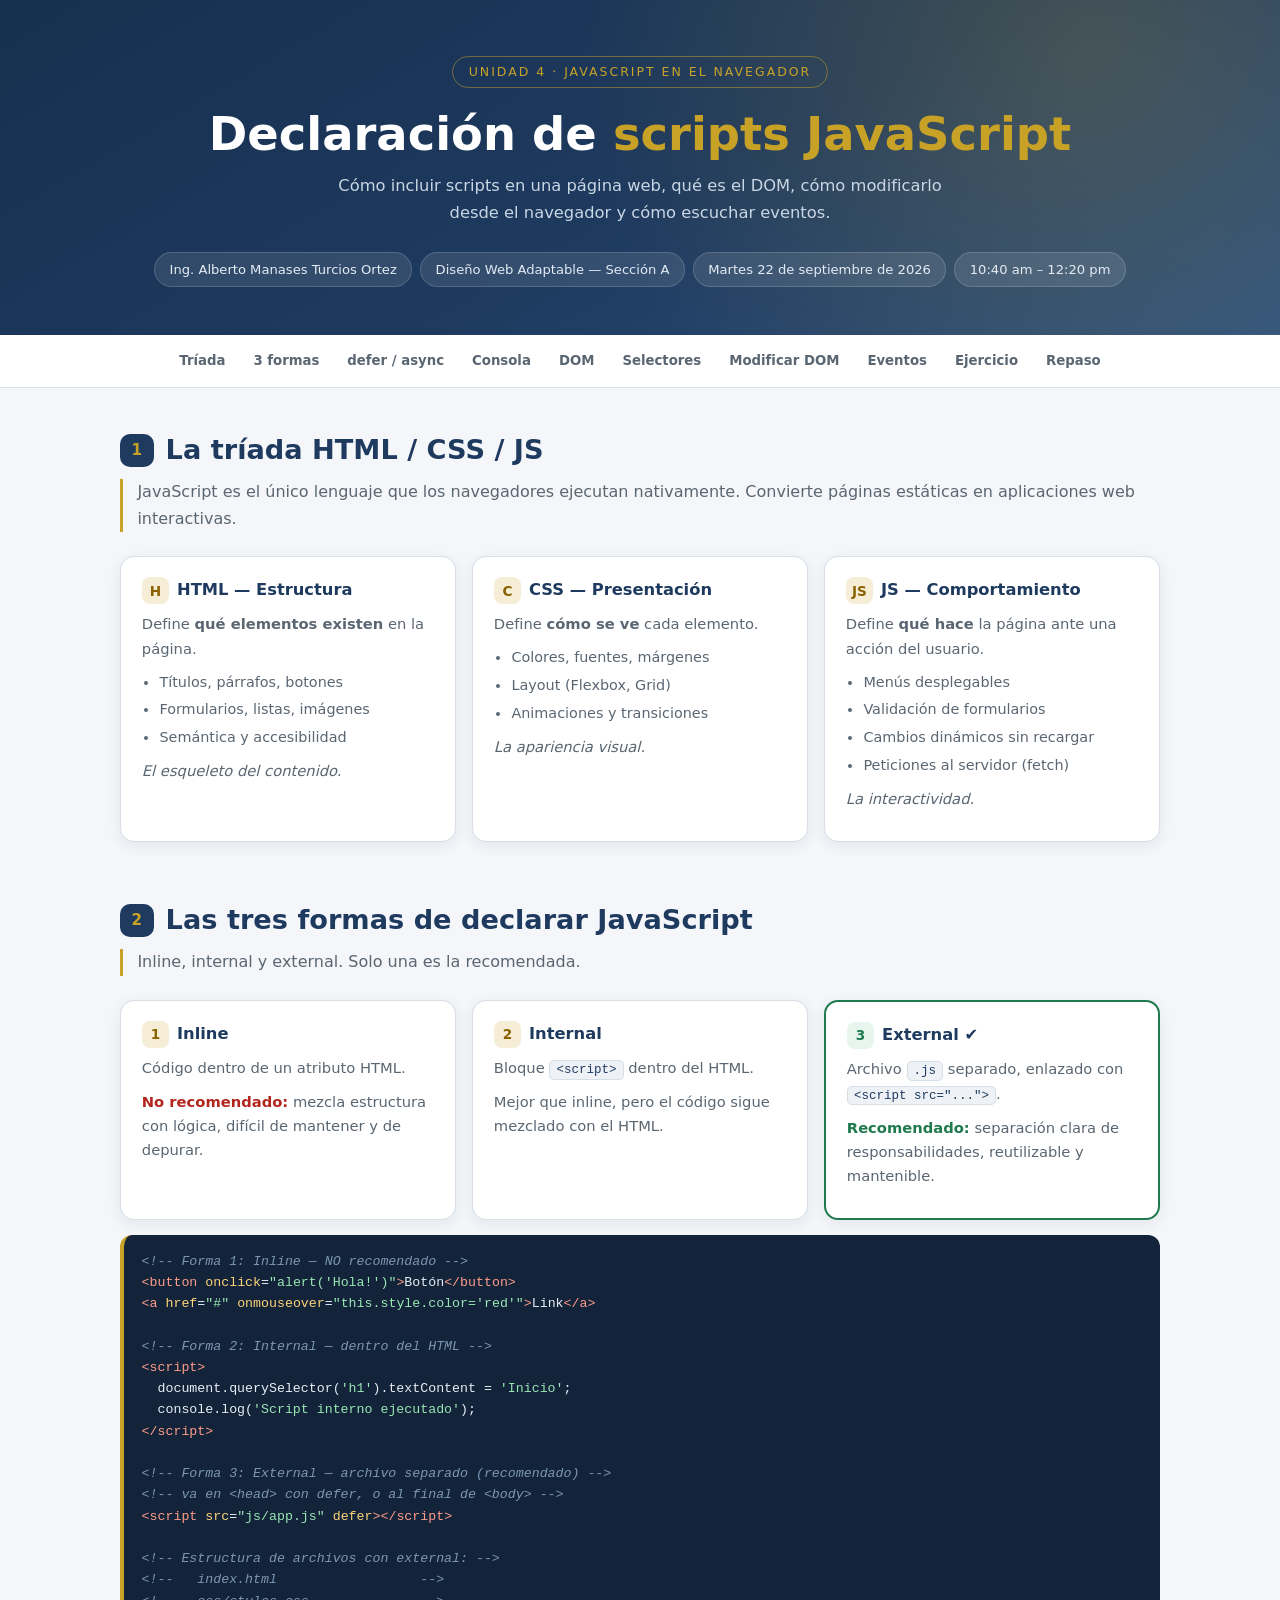
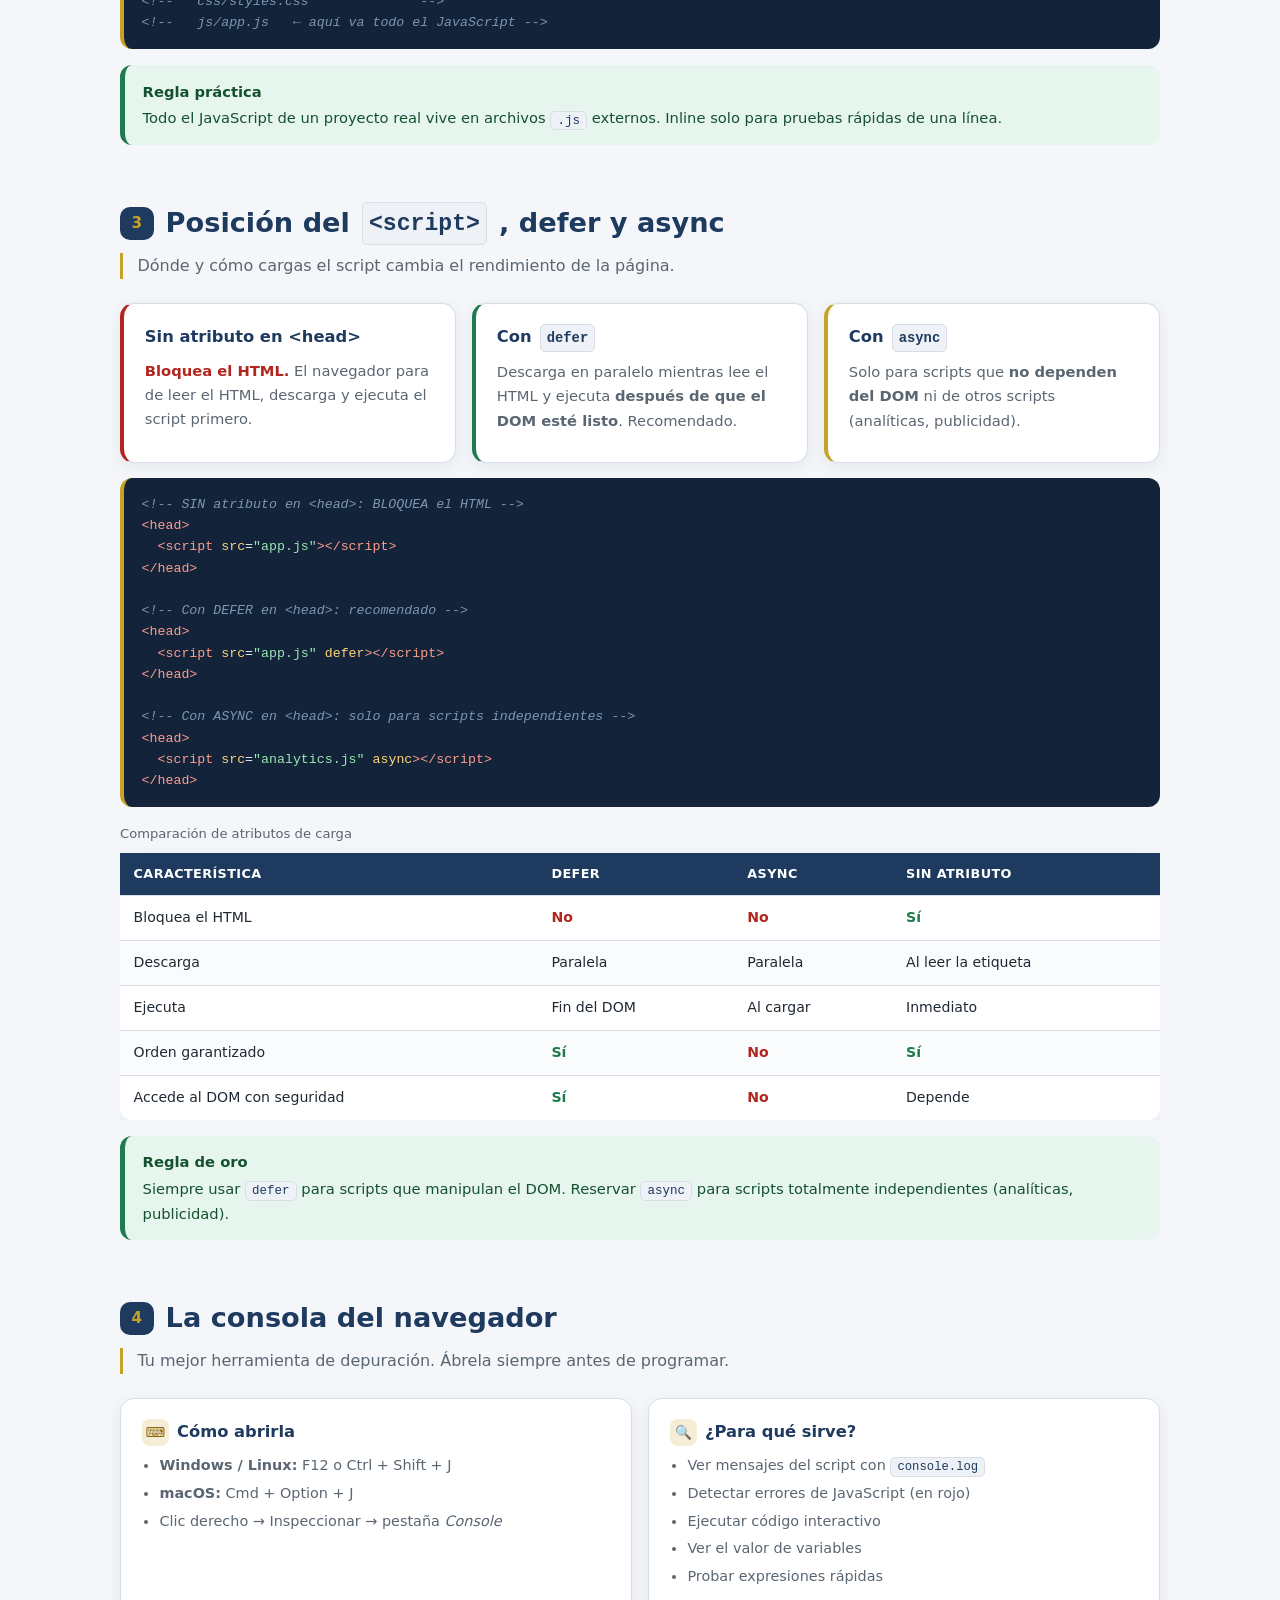
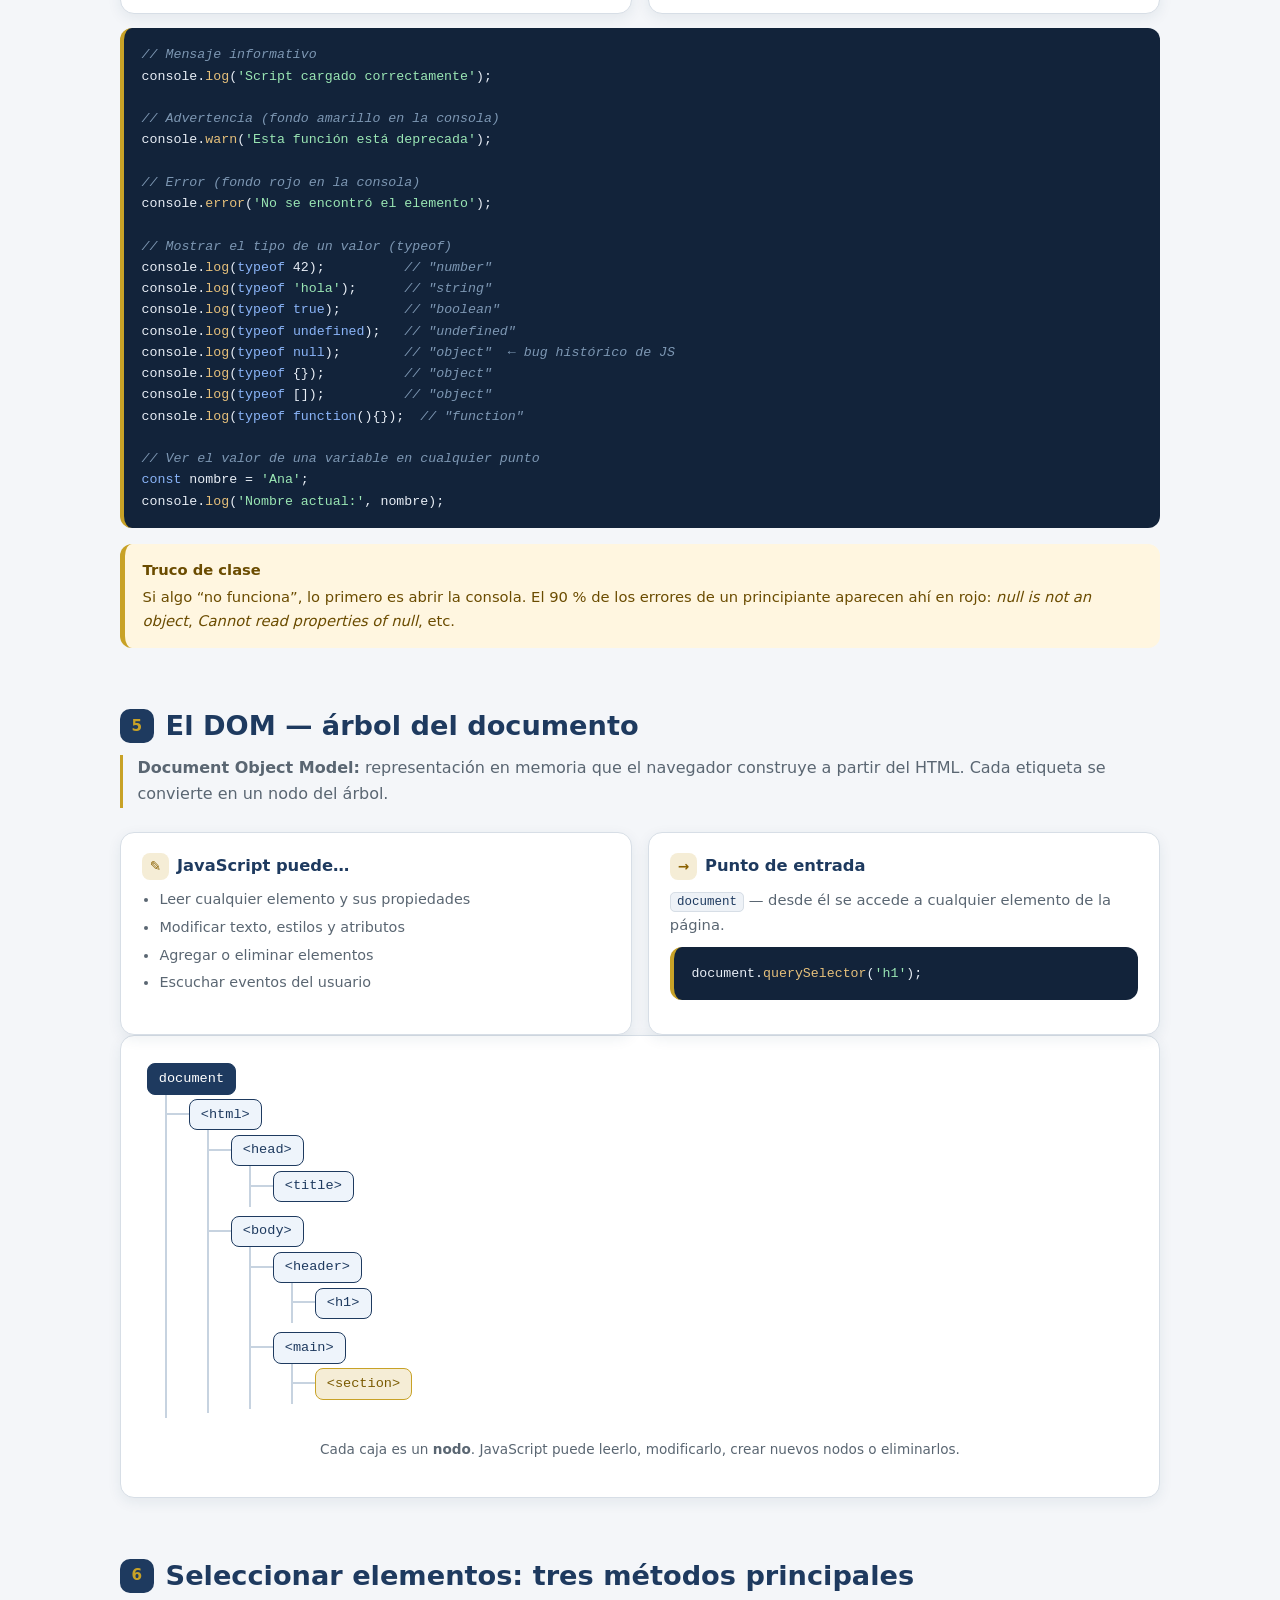
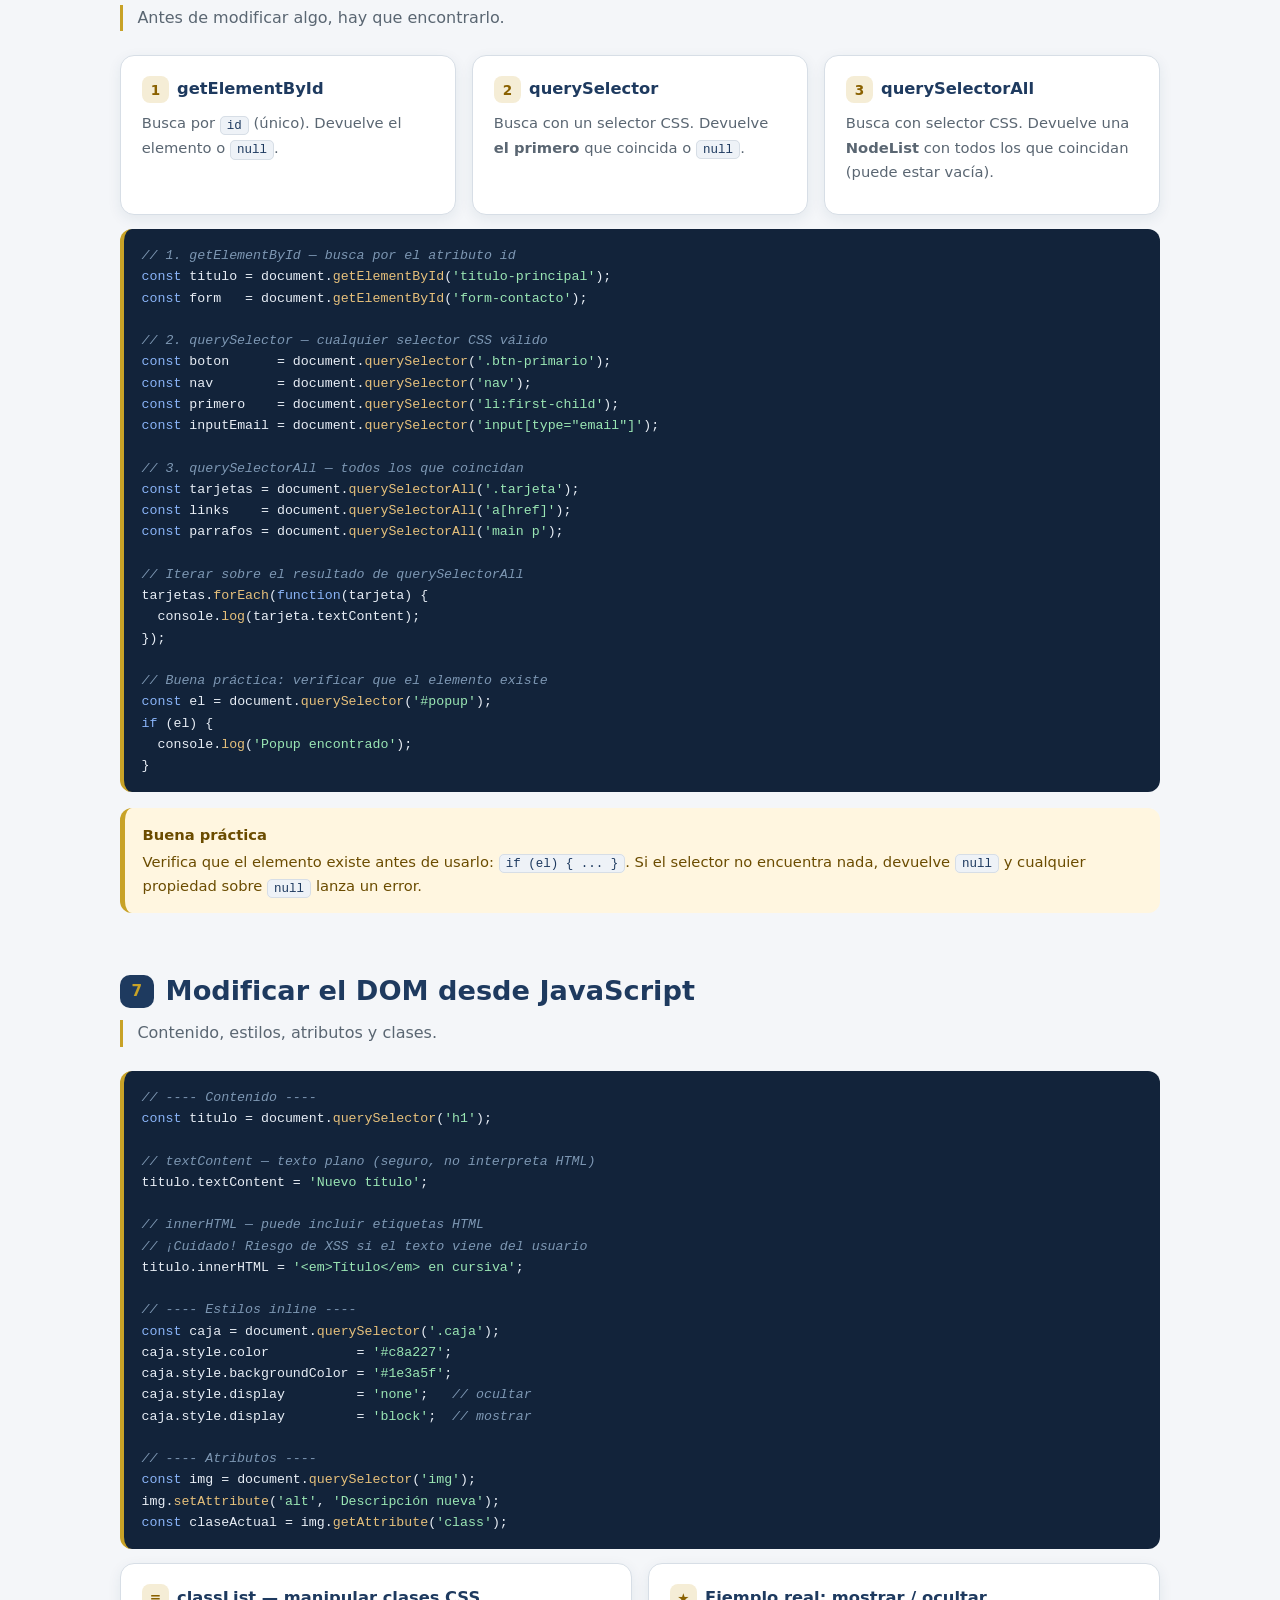
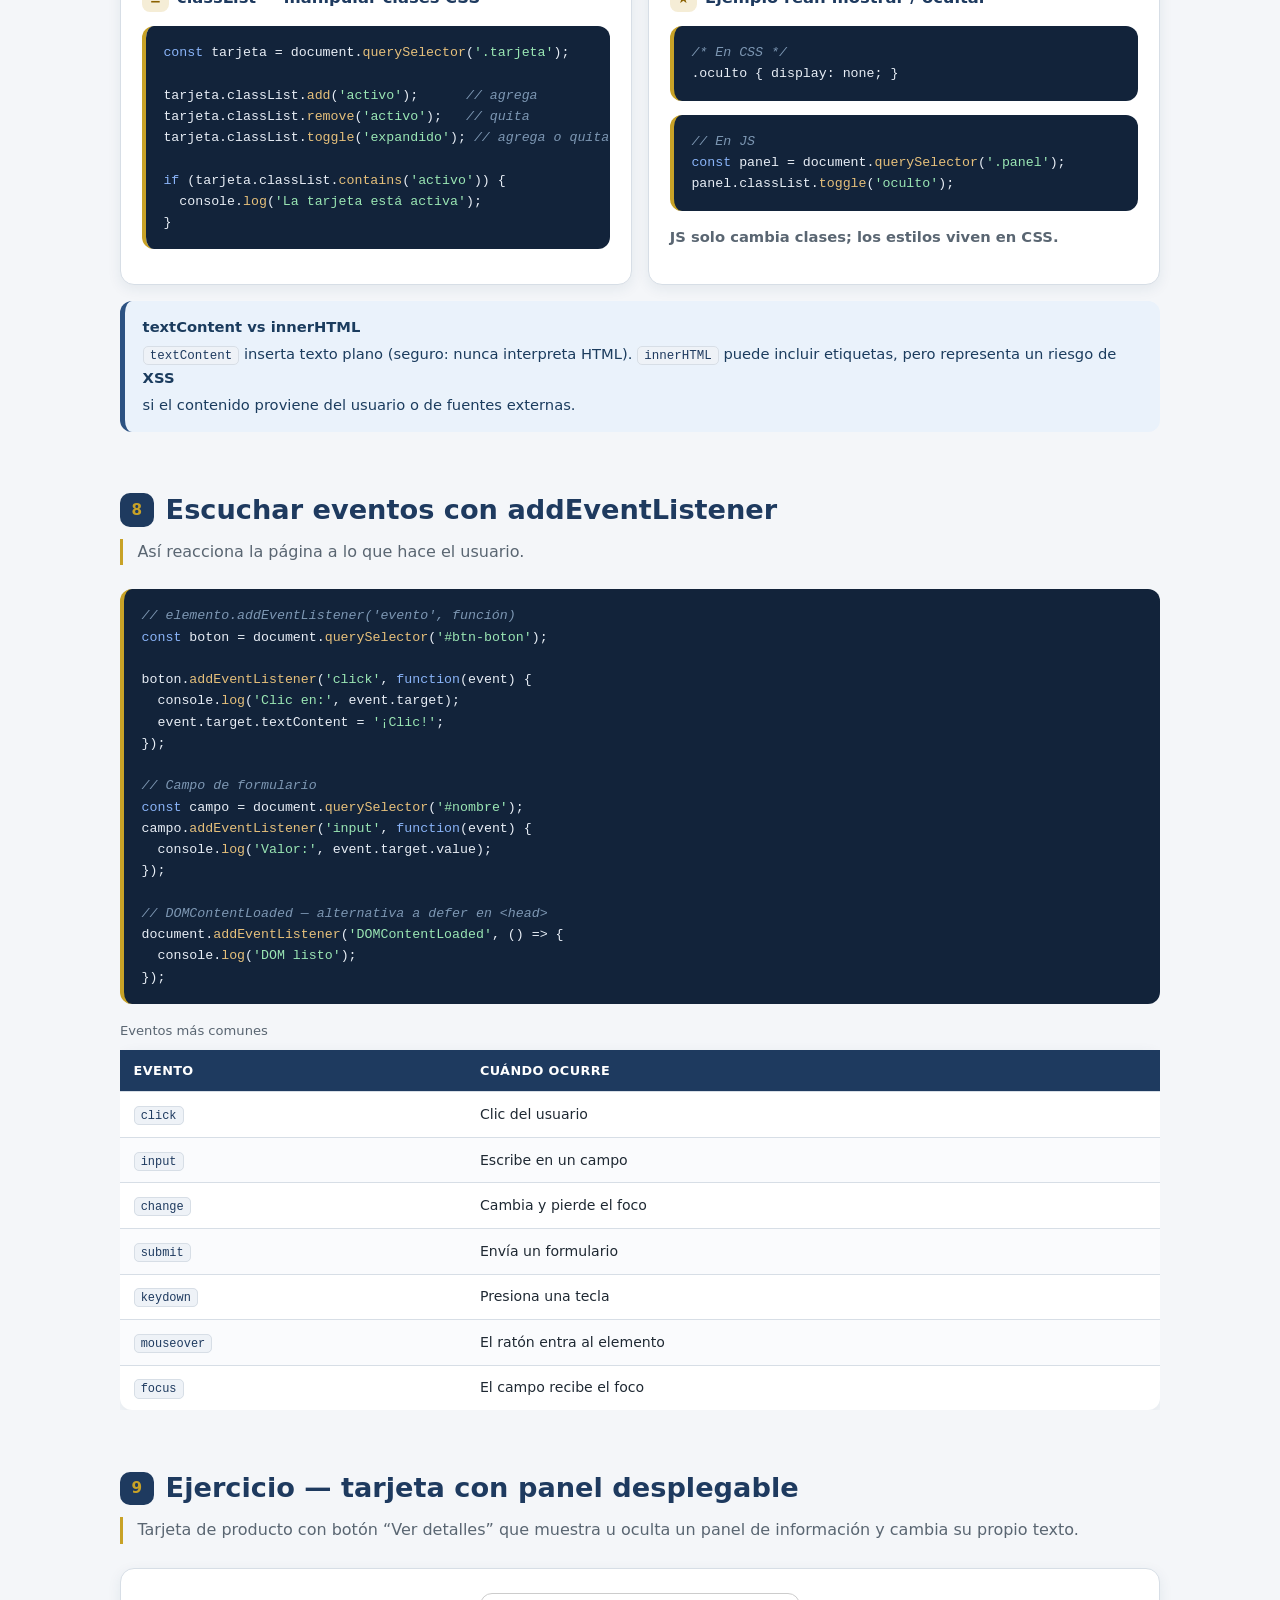
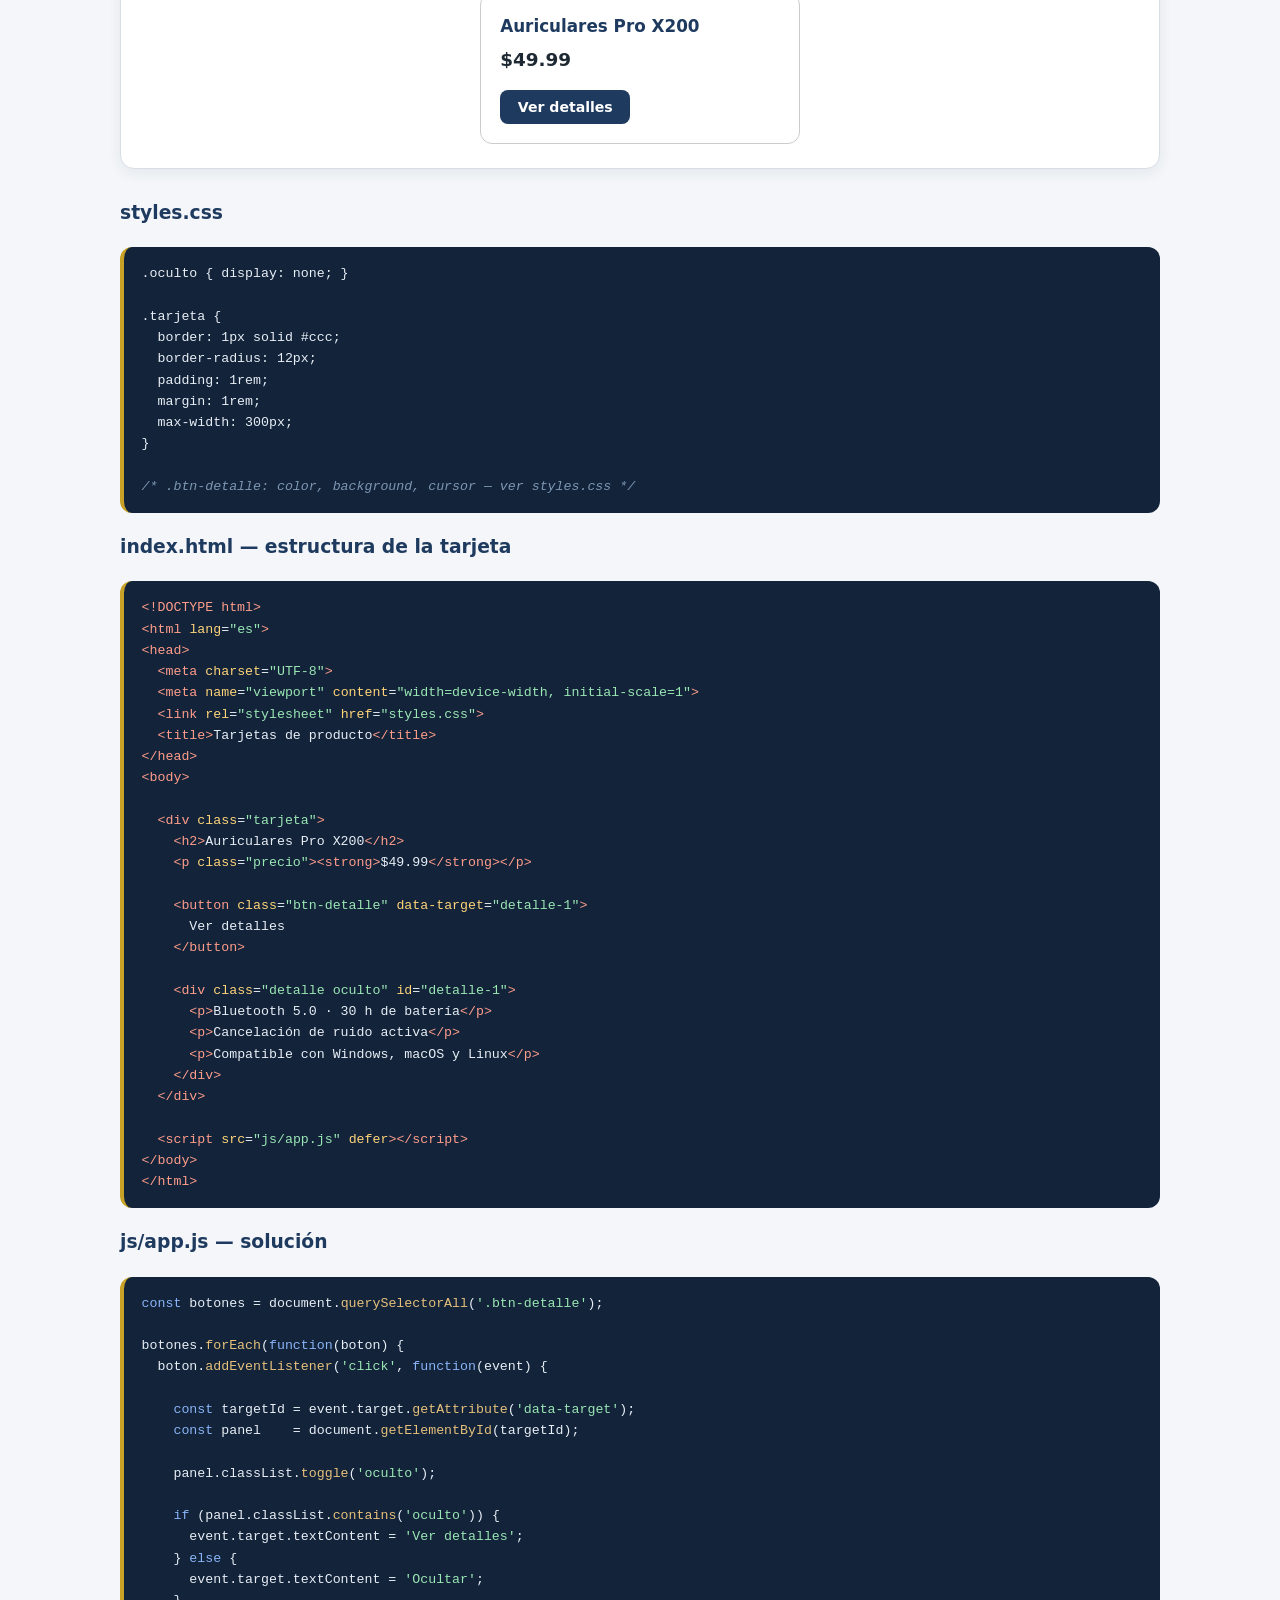
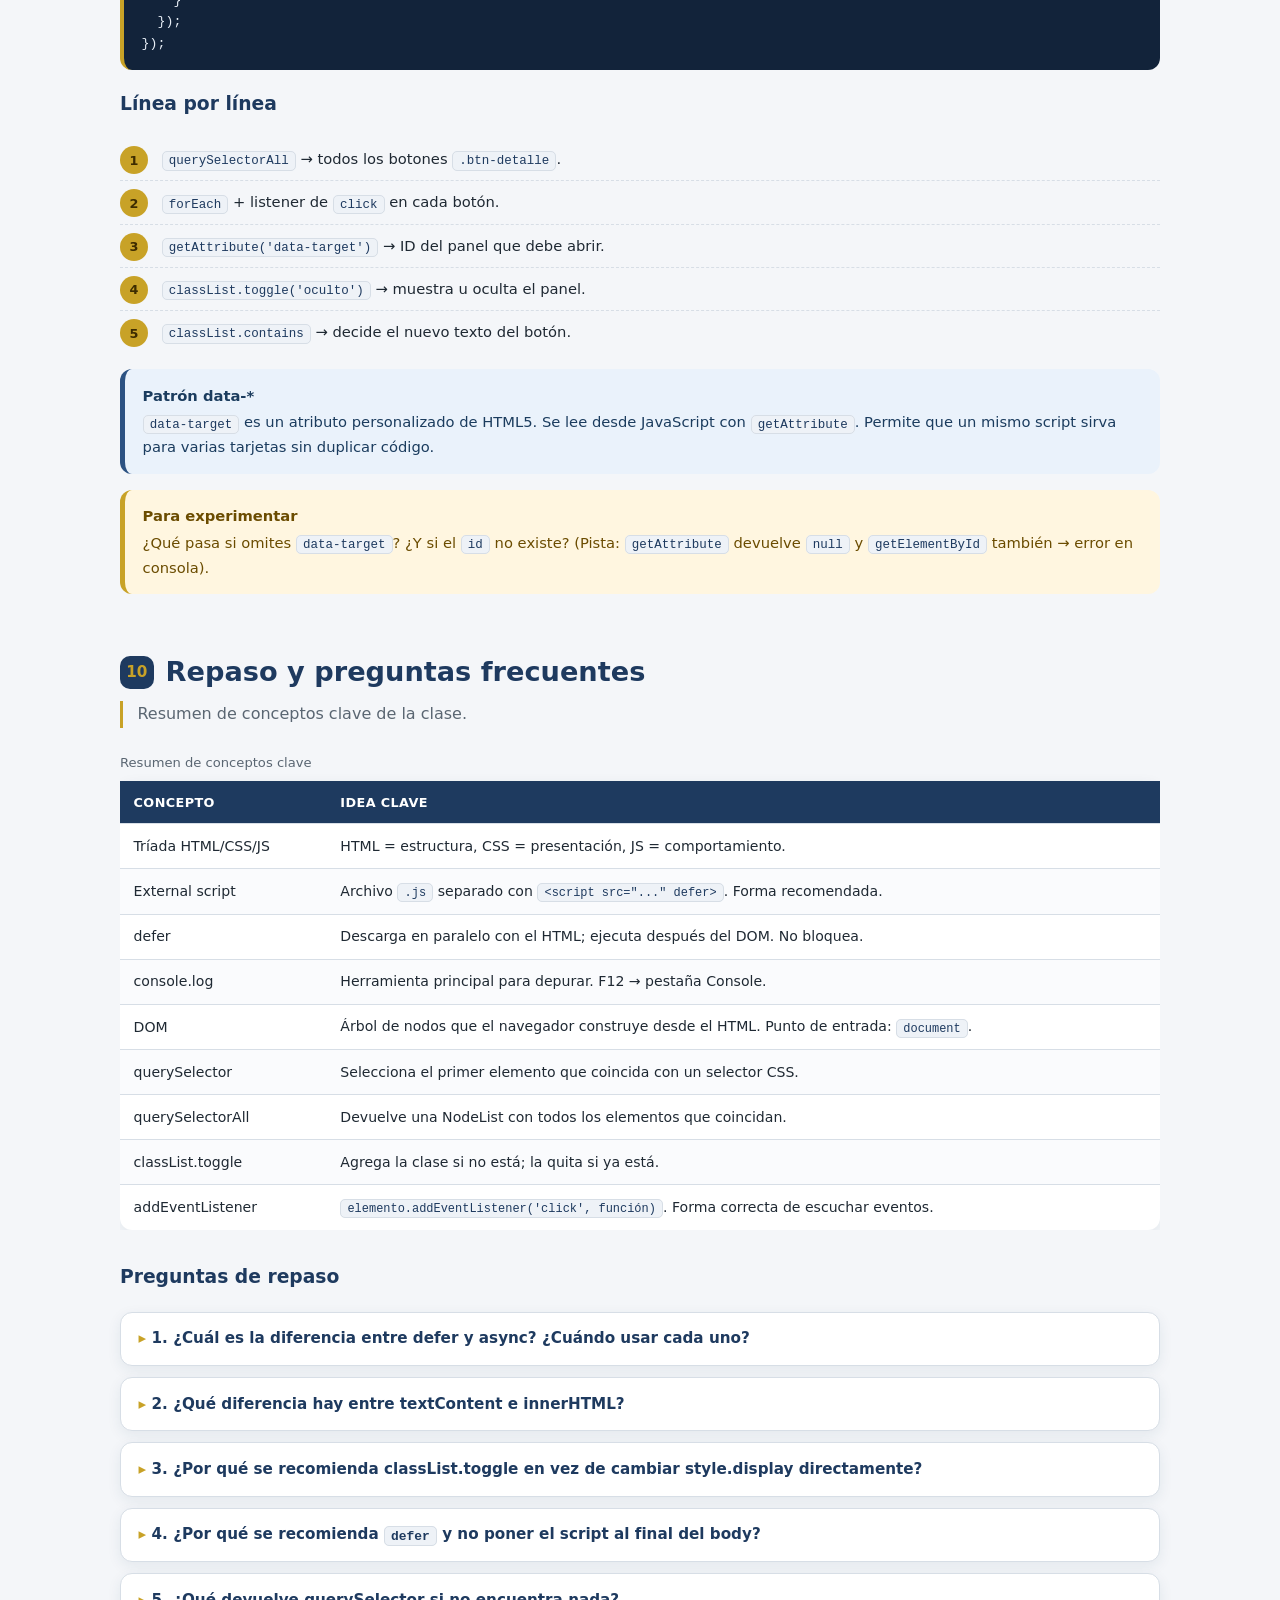
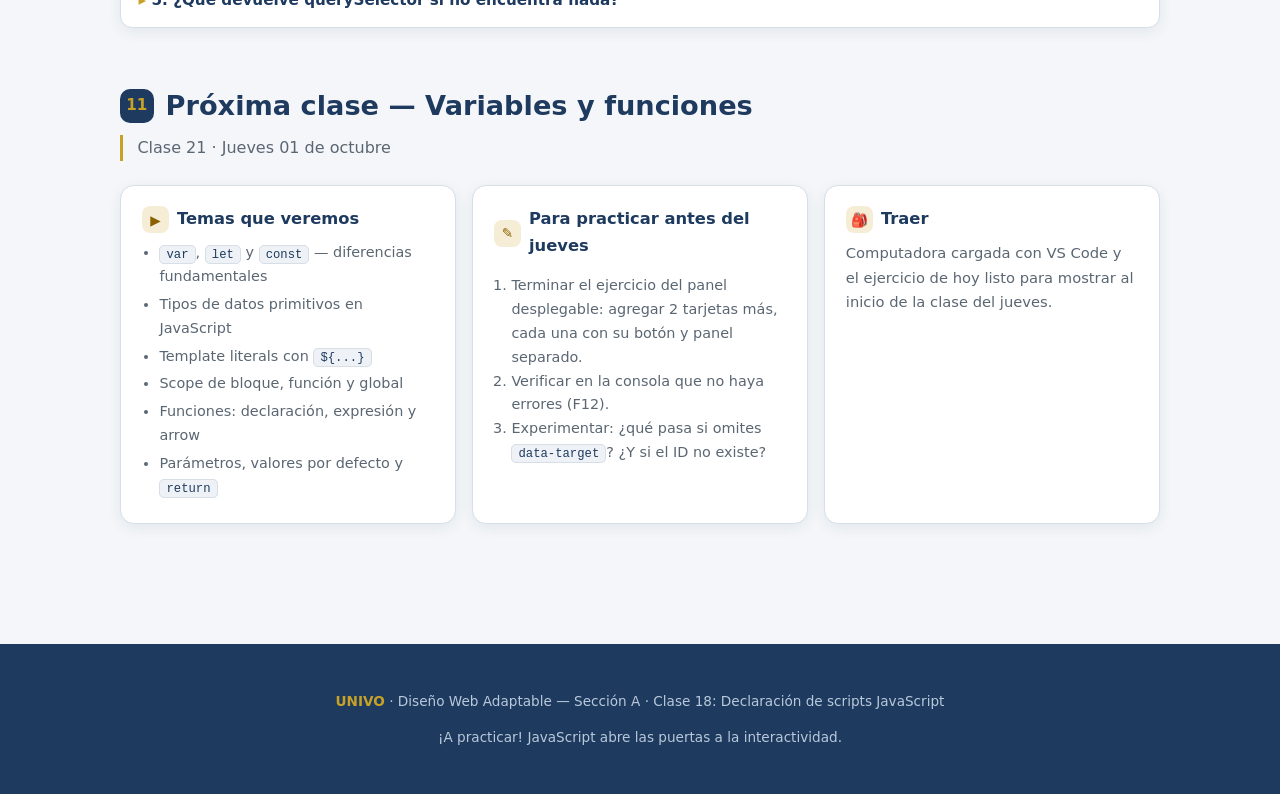
==== Clase 18/Clase-18.html @ cda5e362 "Init" ====
<!DOCTYPE html>
<html lang="es">

<head>
    <meta charset="UTF-8">
    <meta name="viewport" content="width=device-width, initial-scale=1.0">
    <title>Clase 18 — Declaración de scripts JavaScript | UNIVO</title>

    <link rel="stylesheet" href="styles.css">
</head>

<body>

    <!-- ============================================================
     PORTADA
     ============================================================ -->
    <header class="hero">
        <span class="eyebrow">Unidad 4 · JavaScript en el navegador</span>
        <h1>Declaración de <span>scripts JavaScript</span></h1>
        <p>
            Cómo incluir scripts en una página web, qué es el DOM,
            cómo modificarlo desde el navegador y cómo escuchar eventos.
        </p>
        <div class="meta">
            <span>Ing. Alberto Manases Turcios Ortez</span>
            <span>Diseño Web Adaptable — Sección A</span>
            <span>Martes 22 de septiembre de 2026</span>
            <span>10:40 am – 12:20 pm</span>
        </div>
    </header>

    <!-- ============================================================
     NAVEGACIÓN
     ============================================================ -->
    <nav class="nav">
        <ul>
            <li><a href="#triada">Tríada</a></li>
            <li><a href="#formas">3 formas</a></li>
            <li><a href="#defer">defer / async</a></li>
            <li><a href="#consola">Consola</a></li>
            <li><a href="#dom">DOM</a></li>
            <li><a href="#selectores">Selectores</a></li>
            <li><a href="#modificar">Modificar DOM</a></li>
            <li><a href="#eventos">Eventos</a></li>
            <li><a href="#ejercicio">Ejercicio</a></li>
            <li><a href="#repaso">Repaso</a></li>
        </ul>
    </nav>

    <main>

        <!-- ============================================================
     1. TRÍADA
     ============================================================ -->
        <section id="triada">
            <h2><span class="num">1</span> La tríada HTML / CSS / JS</h2>
            <p class="lead">
                JavaScript es el único lenguaje que los navegadores ejecutan nativamente.
                Convierte páginas estáticas en aplicaciones web interactivas.
            </p>

            <div class="grid">
                <article class="card">
                    <h3><span class="icono">H</span> HTML — Estructura</h3>
                    <p>Define <strong>qué elementos existen</strong> en la página.</p>
                    <ul>
                        <li>Títulos, párrafos, botones</li>
                        <li>Formularios, listas, imágenes</li>
                        <li>Semántica y accesibilidad</li>
                    </ul>
                    <p style="margin-top:.6rem"><em>El esqueleto del contenido.</em></p>
                </article>

                <article class="card">
                    <h3><span class="icono">C</span> CSS — Presentación</h3>
                    <p>Define <strong>cómo se ve</strong> cada elemento.</p>
                    <ul>
                        <li>Colores, fuentes, márgenes</li>
                        <li>Layout (Flexbox, Grid)</li>
                        <li>Animaciones y transiciones</li>
                    </ul>
                    <p style="margin-top:.6rem"><em>La apariencia visual.</em></p>
                </article>

                <article class="card">
                    <h3><span class="icono">JS</span> JS — Comportamiento</h3>
                    <p>Define <strong>qué hace</strong> la página ante una acción del usuario.</p>
                    <ul>
                        <li>Menús desplegables</li>
                        <li>Validación de formularios</li>
                        <li>Cambios dinámicos sin recargar</li>
                        <li>Peticiones al servidor (fetch)</li>
                    </ul>
                    <p style="margin-top:.6rem"><em>La interactividad.</em></p>
                </article>
            </div>
        </section>

        <!-- ============================================================
     2. TRES FORMAS DE DECLARAR JS
     ============================================================ -->
        <section id="formas">
            <h2><span class="num">2</span> Las tres formas de declarar JavaScript</h2>
            <p class="lead">Inline, internal y external. Solo una es la recomendada.</p>

            <div class="grid">
                <article class="card">
                    <h3><span class="icono">1</span> Inline</h3>
                    <p>Código dentro de un atributo HTML.</p>
                    <p><strong style="color:var(--no)">No recomendado:</strong> mezcla estructura
                        con lógica, difícil de mantener y de depurar.</p>
                </article>

                <article class="card">
                    <h3><span class="icono">2</span> Internal</h3>
                    <p>Bloque <code class="inline">&lt;script&gt;</code> dentro del HTML.</p>
                    <p>Mejor que inline, pero el código sigue mezclado con el HTML.</p>
                </article>

                <article class="card" style="border-color:var(--ok); border-width:2px">
                    <h3><span class="icono" style="background:var(--ok-bg); color:var(--ok)">3</span> External ✔</h3>
                    <p>Archivo <code class="inline">.js</code> separado, enlazado con
                        <code class="inline">&lt;script src="..."&gt;</code>.
                    </p>
                    <p><strong style="color:var(--ok)">Recomendado:</strong> separación clara de
                        responsabilidades, reutilizable y mantenible.</p>
                </article>
            </div>

            <pre class="code"><code><span class="cm">&lt;!-- Forma 1: Inline — NO recomendado --&gt;</span>
<span class="tag">&lt;button</span> <span class="atr">onclick</span>=<span class="str">"alert('Hola!')"</span><span class="tag">&gt;</span>Botón<span class="tag">&lt;/button&gt;</span>
<span class="tag">&lt;a</span> <span class="atr">href</span>=<span class="str">"#"</span> <span class="atr">onmouseover</span>=<span class="str">"this.style.color='red'"</span><span class="tag">&gt;</span>Link<span class="tag">&lt;/a&gt;</span>

<span class="cm">&lt;!-- Forma 2: Internal — dentro del HTML --&gt;</span>
<span class="tag">&lt;script&gt;</span>
  document.querySelector(<span class="str">'h1'</span>).textContent = <span class="str">'Inicio'</span>;
  console.log(<span class="str">'Script interno ejecutado'</span>);
<span class="tag">&lt;/script&gt;</span>

<span class="cm">&lt;!-- Forma 3: External — archivo separado (recomendado) --&gt;</span>
<span class="cm">&lt;!-- va en &lt;head&gt; con defer, o al final de &lt;body&gt; --&gt;</span>
<span class="tag">&lt;script</span> <span class="atr">src</span>=<span class="str">"js/app.js"</span> <span class="atr">defer</span><span class="tag">&gt;&lt;/script&gt;</span>

<span class="cm">&lt;!-- Estructura de archivos con external: --&gt;</span>
<span class="cm">&lt;!--   index.html                  --&gt;</span>
<span class="cm">&lt;!--   css/styles.css              --&gt;</span>
<span class="cm">&lt;!--   js/app.js   ← aquí va todo el JavaScript --&gt;</span></code></pre>

            <div class="aviso ok">
                <strong>Regla práctica</strong>
                Todo el JavaScript de un proyecto real vive en archivos <code class="inline">.js</code>
                externos. Inline solo para pruebas rápidas de una línea.
            </div>
        </section>

        <!-- ============================================================
     3. DEFER / ASYNC
     ============================================================ -->
        <section id="defer">
            <h2><span class="num">3</span> Posición del <code class="inline">&lt;script&gt;</code>, defer y async</h2>
            <p class="lead">Dónde y cómo cargas el script cambia el rendimiento de la página.</p>

            <div class="grid">
                <article class="card" style="border-left:4px solid var(--no)">
                    <h3>Sin atributo en &lt;head&gt;</h3>
                    <p><strong style="color:var(--no)">Bloquea el HTML.</strong> El navegador para de
                        leer el HTML, descarga y ejecuta el script primero.</p>
                </article>

                <article class="card" style="border-left:4px solid var(--ok)">
                    <h3>Con <code class="inline">defer</code></h3>
                    <p>Descarga en paralelo mientras lee el HTML y ejecuta
                        <strong>después de que el DOM esté listo</strong>. Recomendado.
                    </p>
                </article>

                <article class="card" style="border-left:4px solid var(--oro)">
                    <h3>Con <code class="inline">async</code></h3>
                    <p>Solo para scripts que <strong>no dependen del DOM</strong>
                        ni de otros scripts (analíticas, publicidad).</p>
                </article>
            </div>

            <pre class="code"><code><span class="cm">&lt;!-- SIN atributo en &lt;head&gt;: BLOQUEA el HTML --&gt;</span>
<span class="tag">&lt;head&gt;</span>
  <span class="tag">&lt;script</span> <span class="atr">src</span>=<span class="str">"app.js"</span><span class="tag">&gt;&lt;/script&gt;</span>
<span class="tag">&lt;/head&gt;</span>

<span class="cm">&lt;!-- Con DEFER en &lt;head&gt;: recomendado --&gt;</span>
<span class="tag">&lt;head&gt;</span>
  <span class="tag">&lt;script</span> <span class="atr">src</span>=<span class="str">"app.js"</span> <span class="atr">defer</span><span class="tag">&gt;&lt;/script&gt;</span>
<span class="tag">&lt;/head&gt;</span>

<span class="cm">&lt;!-- Con ASYNC en &lt;head&gt;: solo para scripts independientes --&gt;</span>
<span class="tag">&lt;head&gt;</span>
  <span class="tag">&lt;script</span> <span class="atr">src</span>=<span class="str">"analytics.js"</span> <span class="atr">async</span><span class="tag">&gt;&lt;/script&gt;</span>
<span class="tag">&lt;/head&gt;</span></code></pre>

            <div class="tabla-wrap">
                <table>
                    <caption>Comparación de atributos de carga</caption>
                    <thead>
                        <tr>
                            <th>Característica</th>
                            <th>defer</th>
                            <th>async</th>
                            <th>sin atributo</th>
                        </tr>
                    </thead>
                    <tbody>
                        <tr>
                            <td>Bloquea el HTML</td>
                            <td class="no">No</td>
                            <td class="no">No</td>
                            <td class="si">Sí</td>
                        </tr>
                        <tr>
                            <td>Descarga</td>
                            <td>Paralela</td>
                            <td>Paralela</td>
                            <td>Al leer la etiqueta</td>
                        </tr>
                        <tr>
                            <td>Ejecuta</td>
                            <td>Fin del DOM</td>
                            <td>Al cargar</td>
                            <td>Inmediato</td>
                        </tr>
                        <tr>
                            <td>Orden garantizado</td>
                            <td class="si">Sí</td>
                            <td class="no">No</td>
                            <td class="si">Sí</td>
                        </tr>
                        <tr>
                            <td>Accede al DOM con seguridad</td>
                            <td class="si">Sí</td>
                            <td class="no">No</td>
                            <td>Depende</td>
                        </tr>
                    </tbody>
                </table>
            </div>

            <div class="aviso ok">
                <strong>Regla de oro</strong>
                Siempre usar <code class="inline">defer</code> para scripts que manipulan el DOM.
                Reservar <code class="inline">async</code> para scripts totalmente independientes
                (analíticas, publicidad).
            </div>
        </section>

        <!-- ============================================================
     4. CONSOLA
     ============================================================ -->
        <section id="consola">
            <h2><span class="num">4</span> La consola del navegador</h2>
            <p class="lead">Tu mejor herramienta de depuración. Ábrela siempre antes de programar.</p>

            <div class="grid">
                <article class="card">
                    <h3><span class="icono">⌨</span> Cómo abrirla</h3>
                    <ul>
                        <li><strong>Windows / Linux:</strong> F12 o Ctrl + Shift + J</li>
                        <li><strong>macOS:</strong> Cmd + Option + J</li>
                        <li>Clic derecho → Inspeccionar → pestaña <em>Console</em></li>
                    </ul>
                </article>

                <article class="card">
                    <h3><span class="icono">🔍</span> ¿Para qué sirve?</h3>
                    <ul>
                        <li>Ver mensajes del script con <code class="inline">console.log</code></li>
                        <li>Detectar errores de JavaScript (en rojo)</li>
                        <li>Ejecutar código interactivo</li>
                        <li>Ver el valor de variables</li>
                        <li>Probar expresiones rápidas</li>
                    </ul>
                </article>
            </div>

            <pre class="code"><code><span class="cm">// Mensaje informativo</span>
console.<span class="fn">log</span>(<span class="str">'Script cargado correctamente'</span>);

<span class="cm">// Advertencia (fondo amarillo en la consola)</span>
console.<span class="fn">warn</span>(<span class="str">'Esta función está deprecada'</span>);

<span class="cm">// Error (fondo rojo en la consola)</span>
console.<span class="fn">error</span>(<span class="str">'No se encontró el elemento'</span>);

<span class="cm">// Mostrar el tipo de un valor (typeof)</span>
console.<span class="fn">log</span>(<span class="kw">typeof</span> 42);          <span class="cm">// "number"</span>
console.<span class="fn">log</span>(<span class="kw">typeof</span> <span class="str">'hola'</span>);      <span class="cm">// "string"</span>
console.<span class="fn">log</span>(<span class="kw">typeof</span> <span class="kw">true</span>);        <span class="cm">// "boolean"</span>
console.<span class="fn">log</span>(<span class="kw">typeof</span> <span class="kw">undefined</span>);   <span class="cm">// "undefined"</span>
console.<span class="fn">log</span>(<span class="kw">typeof</span> <span class="kw">null</span>);        <span class="cm">// "object"  ← bug histórico de JS</span>
console.<span class="fn">log</span>(<span class="kw">typeof</span> {});          <span class="cm">// "object"</span>
console.<span class="fn">log</span>(<span class="kw">typeof</span> []);          <span class="cm">// "object"</span>
console.<span class="fn">log</span>(<span class="kw">typeof</span> <span class="kw">function</span>(){});  <span class="cm">// "function"</span>

<span class="cm">// Ver el valor de una variable en cualquier punto</span>
<span class="kw">const</span> nombre = <span class="str">'Ana'</span>;
console.<span class="fn">log</span>(<span class="str">'Nombre actual:'</span>, nombre);</code></pre>

            <div class="aviso warn">
                <strong>Truco de clase</strong>
                Si algo “no funciona”, lo primero es abrir la consola. El 90 % de los errores
                de un principiante aparecen ahí en rojo: <em>null is not an object</em>,
                <em>Cannot read properties of null</em>, etc.
            </div>
        </section>

        <!-- ============================================================
     5. EL DOM
     ============================================================ -->
        <section id="dom">
            <h2><span class="num">5</span> El DOM — árbol del documento</h2>
            <p class="lead">
                <strong>Document Object Model:</strong> representación en memoria que el navegador
                construye a partir del HTML. Cada etiqueta se convierte en un nodo del árbol.
            </p>

            <div class="grid">
                <article class="card">
                    <h3><span class="icono">✎</span> JavaScript puede…</h3>
                    <ul>
                        <li>Leer cualquier elemento y sus propiedades</li>
                        <li>Modificar texto, estilos y atributos</li>
                        <li>Agregar o eliminar elementos</li>
                        <li>Escuchar eventos del usuario</li>
                    </ul>
                </article>

                <article class="card">
                    <h3><span class="icono">→</span> Punto de entrada</h3>
                    <p><code class="inline">document</code> — desde él se accede a cualquier elemento
                        de la página.</p>
                    <pre class="code"
                        style="margin-top:.6rem"><code>document.<span class="fn">querySelector</span>(<span class="str">'h1'</span>);</code></pre>
                </article>
            </div>

            <div class="arbol">
                <ul class="tree">
                    <li>
                        <span class="nodo raiz">document</span>
                        <ul>
                            <li>
                                <span class="nodo">&lt;html&gt;</span>
                                <ul>
                                    <li>
                                        <span class="nodo">&lt;head&gt;</span>
                                        <ul>
                                            <li><span class="nodo">&lt;title&gt;</span></li>
                                        </ul>
                                    </li>
                                    <li>
                                        <span class="nodo">&lt;body&gt;</span>
                                        <ul>
                                            <li>
                                                <span class="nodo">&lt;header&gt;</span>
                                                <ul>
                                                    <li><span class="nodo">&lt;h1&gt;</span></li>
                                                </ul>
                                            </li>
                                            <li>
                                                <span class="nodo">&lt;main&gt;</span>
                                                <ul>
                                                    <li><span class="nodo oro">&lt;section&gt;</span></li>
                                                </ul>
                                            </li>
                                        </ul>
                                    </li>
                                </ul>
                            </li>
                        </ul>
                    </li>
                </ul>
                <p class="nota-arbol">
                    Cada caja es un <strong>nodo</strong>. JavaScript puede leerlo, modificarlo,
                    crear nuevos nodos o eliminarlos.
                </p>
            </div>
        </section>

        <!-- ============================================================
     6. SELECTORES
     ============================================================ -->
        <section id="selectores">
            <h2><span class="num">6</span> Seleccionar elementos: tres métodos principales</h2>
            <p class="lead">Antes de modificar algo, hay que encontrarlo.</p>

            <div class="grid">
                <article class="card">
                    <h3><span class="icono">1</span> getElementById</h3>
                    <p>Busca por <code class="inline">id</code> (único). Devuelve el elemento
                        o <code class="inline">null</code>.</p>
                </article>
                <article class="card">
                    <h3><span class="icono">2</span> querySelector</h3>
                    <p>Busca con un selector CSS. Devuelve <strong>el primero</strong> que coincida
                        o <code class="inline">null</code>.</p>
                </article>
                <article class="card">
                    <h3><span class="icono">3</span> querySelectorAll</h3>
                    <p>Busca con selector CSS. Devuelve una <strong>NodeList</strong> con todos
                        los que coincidan (puede estar vacía).</p>
                </article>
            </div>

            <pre class="code"><code><span class="cm">// 1. getElementById — busca por el atributo id</span>
<span class="kw">const</span> titulo = document.<span class="fn">getElementById</span>(<span class="str">'titulo-principal'</span>);
<span class="kw">const</span> form   = document.<span class="fn">getElementById</span>(<span class="str">'form-contacto'</span>);

<span class="cm">// 2. querySelector — cualquier selector CSS válido</span>
<span class="kw">const</span> boton      = document.<span class="fn">querySelector</span>(<span class="str">'.btn-primario'</span>);
<span class="kw">const</span> nav        = document.<span class="fn">querySelector</span>(<span class="str">'nav'</span>);
<span class="kw">const</span> primero    = document.<span class="fn">querySelector</span>(<span class="str">'li:first-child'</span>);
<span class="kw">const</span> inputEmail = document.<span class="fn">querySelector</span>(<span class="str">'input[type="email"]'</span>);

<span class="cm">// 3. querySelectorAll — todos los que coincidan</span>
<span class="kw">const</span> tarjetas = document.<span class="fn">querySelectorAll</span>(<span class="str">'.tarjeta'</span>);
<span class="kw">const</span> links    = document.<span class="fn">querySelectorAll</span>(<span class="str">'a[href]'</span>);
<span class="kw">const</span> parrafos = document.<span class="fn">querySelectorAll</span>(<span class="str">'main p'</span>);

<span class="cm">// Iterar sobre el resultado de querySelectorAll</span>
tarjetas.<span class="fn">forEach</span>(<span class="kw">function</span>(tarjeta) {
  console.<span class="fn">log</span>(tarjeta.textContent);
});

<span class="cm">// Buena práctica: verificar que el elemento existe</span>
<span class="kw">const</span> el = document.<span class="fn">querySelector</span>(<span class="str">'#popup'</span>);
<span class="kw">if</span> (el) {
  console.<span class="fn">log</span>(<span class="str">'Popup encontrado'</span>);
}</code></pre>

            <div class="aviso warn">
                <strong>Buena práctica</strong>
                Verifica que el elemento existe antes de usarlo:
                <code class="inline">if (el) { ... }</code>. Si el selector no encuentra nada,
                devuelve <code class="inline">null</code> y cualquier propiedad sobre
                <code class="inline">null</code> lanza un error.
            </div>
        </section>

        <!-- ============================================================
     7. MODIFICAR EL DOM
     ============================================================ -->
        <section id="modificar">
            <h2><span class="num">7</span> Modificar el DOM desde JavaScript</h2>
            <p class="lead">Contenido, estilos, atributos y clases.</p>

            <pre
                class="code"><code><span class="cm">// ---- Contenido ----</span>
<span class="kw">const</span> titulo = document.<span class="fn">querySelector</span>(<span class="str">'h1'</span>);

<span class="cm">// textContent — texto plano (seguro, no interpreta HTML)</span>
titulo.textContent = <span class="str">'Nuevo título'</span>;

<span class="cm">// innerHTML — puede incluir etiquetas HTML</span>
<span class="cm">// ¡Cuidado! Riesgo de XSS si el texto viene del usuario</span>
titulo.innerHTML = <span class="str">'&lt;em&gt;Título&lt;/em&gt; en cursiva'</span>;

<span class="cm">// ---- Estilos inline ----</span>
<span class="kw">const</span> caja = document.<span class="fn">querySelector</span>(<span class="str">'.caja'</span>);
caja.style.color           = <span class="str">'#c8a227'</span>;
caja.style.backgroundColor = <span class="str">'#1e3a5f'</span>;
caja.style.display         = <span class="str">'none'</span>;   <span class="cm">// ocultar</span>
caja.style.display         = <span class="str">'block'</span>;  <span class="cm">// mostrar</span>

<span class="cm">// ---- Atributos ----</span>
<span class="kw">const</span> img = document.<span class="fn">querySelector</span>(<span class="str">'img'</span>);
img.<span class="fn">setAttribute</span>(<span class="str">'alt'</span>, <span class="str">'Descripción nueva'</span>);
<span class="kw">const</span> claseActual = img.<span class="fn">getAttribute</span>(<span class="str">'class'</span>);</code></pre>

            <div class="grid">
                <article class="card">
                    <h3><span class="icono">≡</span> classList — manipular clases CSS</h3>
                    <pre class="code"><code><span class="kw">const</span> tarjeta = document.<span class="fn">querySelector</span>(<span class="str">'.tarjeta'</span>);

tarjeta.classList.<span class="fn">add</span>(<span class="str">'activo'</span>);      <span class="cm">// agrega</span>
tarjeta.classList.<span class="fn">remove</span>(<span class="str">'activo'</span>);   <span class="cm">// quita</span>
tarjeta.classList.<span class="fn">toggle</span>(<span class="str">'expandido'</span>); <span class="cm">// agrega o quita</span>

<span class="kw">if</span> (tarjeta.classList.<span class="fn">contains</span>(<span class="str">'activo'</span>)) {
  console.<span class="fn">log</span>(<span class="str">'La tarjeta está activa'</span>);
}</code></pre>
                </article>

                <article class="card">
                    <h3><span class="icono">★</span> Ejemplo real: mostrar / ocultar</h3>
                    <pre class="code"><code><span class="cm">/* En CSS */</span>
.oculto { display: none; }</code></pre>
                    <pre class="code"><code><span class="cm">// En JS</span>
<span class="kw">const</span> panel = document.<span class="fn">querySelector</span>(<span class="str">'.panel'</span>);
panel.classList.<span class="fn">toggle</span>(<span class="str">'oculto'</span>);</code></pre>
                    <p><strong>JS solo cambia clases; los estilos viven en CSS.</strong></p>
                </article>
            </div>

            <div class="aviso info">
                <strong>textContent vs innerHTML</strong>
                <code class="inline">textContent</code> inserta texto plano (seguro: nunca interpreta HTML).
                <code class="inline">innerHTML</code> puede incluir etiquetas, pero representa un
                riesgo de <strong>XSS</strong> si el contenido proviene del usuario o de fuentes externas.
            </div>
        </section>

        <!-- ============================================================
     8. EVENTOS
     ============================================================ -->
        <section id="eventos">
            <h2><span class="num">8</span> Escuchar eventos con addEventListener</h2>
            <p class="lead">Así reacciona la página a lo que hace el usuario.</p>

            <pre class="code"><code><span class="cm">// elemento.addEventListener('evento', función)</span>
<span class="kw">const</span> boton = document.<span class="fn">querySelector</span>(<span class="str">'#btn-boton'</span>);

boton.<span class="fn">addEventListener</span>(<span class="str">'click'</span>, <span class="kw">function</span>(event) {
  console.<span class="fn">log</span>(<span class="str">'Clic en:'</span>, event.target);
  event.target.textContent = <span class="str">'¡Clic!'</span>;
});

<span class="cm">// Campo de formulario</span>
<span class="kw">const</span> campo = document.<span class="fn">querySelector</span>(<span class="str">'#nombre'</span>);
campo.<span class="fn">addEventListener</span>(<span class="str">'input'</span>, <span class="kw">function</span>(event) {
  console.<span class="fn">log</span>(<span class="str">'Valor:'</span>, event.target.value);
});

<span class="cm">// DOMContentLoaded — alternativa a defer en &lt;head&gt;</span>
document.<span class="fn">addEventListener</span>(<span class="str">'DOMContentLoaded'</span>, () => {
  console.<span class="fn">log</span>(<span class="str">'DOM listo'</span>);
});</code></pre>

            <div class="tabla-wrap">
                <table>
                    <caption>Eventos más comunes</caption>
                    <thead>
                        <tr>
                            <th>Evento</th>
                            <th>Cuándo ocurre</th>
                        </tr>
                    </thead>
                    <tbody>
                        <tr>
                            <td><code class="inline">click</code></td>
                            <td>Clic del usuario</td>
                        </tr>
                        <tr>
                            <td><code class="inline">input</code></td>
                            <td>Escribe en un campo</td>
                        </tr>
                        <tr>
                            <td><code class="inline">change</code></td>
                            <td>Cambia y pierde el foco</td>
                        </tr>
                        <tr>
                            <td><code class="inline">submit</code></td>
                            <td>Envía un formulario</td>
                        </tr>
                        <tr>
                            <td><code class="inline">keydown</code></td>
                            <td>Presiona una tecla</td>
                        </tr>
                        <tr>
                            <td><code class="inline">mouseover</code></td>
                            <td>El ratón entra al elemento</td>
                        </tr>
                        <tr>
                            <td><code class="inline">focus</code></td>
                            <td>El campo recibe el foco</td>
                        </tr>
                    </tbody>
                </table>
            </div>
        </section>

        <!-- ============================================================
     9. EJERCICIO
     ============================================================ -->
        <section id="ejercicio">
            <h2><span class="num">9</span> Ejercicio — tarjeta con panel desplegable</h2>
            <p class="lead">
                Tarjeta de producto con botón “Ver detalles” que muestra u oculta un panel
                de información y cambia su propio texto.
            </p>

            <div class="demo">
                <div class="tarjeta">
                    <h3>Auriculares Pro X200</h3>
                    <p class="precio"><strong>$49.99</strong></p>
                    <button class="btn-detalle" data-target="detalle-1">Ver detalles</button>
                    <div class="detalle oculto" id="detalle-1">
                        <p>Bluetooth 5.0 · 30 h de batería</p>
                        <p>Cancelación de ruido activa</p>
                        <p>Compatible con Windows, macOS y Linux</p>
                    </div>
                </div>
            </div>

            <h3 style="color:var(--azul); margin-top:1.8rem">styles.css</h3>
            <pre class="code"><code>.oculto { display: none; }

.tarjeta {
  border: 1px solid #ccc;
  border-radius: 12px;
  padding: 1rem;
  margin: 1rem;
  max-width: 300px;
}

<span class="cm">/* .btn-detalle: color, background, cursor — ver styles.css */</span></code></pre>

            <h3 style="color:var(--azul)">index.html — estructura de la tarjeta</h3>
            <pre class="code"><code><span class="tag">&lt;!DOCTYPE html&gt;</span>
<span class="tag">&lt;html</span> <span class="atr">lang</span>=<span class="str">"es"</span><span class="tag">&gt;</span>
<span class="tag">&lt;head&gt;</span>
  <span class="tag">&lt;meta</span> <span class="atr">charset</span>=<span class="str">"UTF-8"</span><span class="tag">&gt;</span>
  <span class="tag">&lt;meta</span> <span class="atr">name</span>=<span class="str">"viewport"</span> <span class="atr">content</span>=<span class="str">"width=device-width, initial-scale=1"</span><span class="tag">&gt;</span>
  <span class="tag">&lt;link</span> <span class="atr">rel</span>=<span class="str">"stylesheet"</span> <span class="atr">href</span>=<span class="str">"styles.css"</span><span class="tag">&gt;</span>
  <span class="tag">&lt;title&gt;</span>Tarjetas de producto<span class="tag">&lt;/title&gt;</span>
<span class="tag">&lt;/head&gt;</span>
<span class="tag">&lt;body&gt;</span>

  <span class="tag">&lt;div</span> <span class="atr">class</span>=<span class="str">"tarjeta"</span><span class="tag">&gt;</span>
    <span class="tag">&lt;h2&gt;</span>Auriculares Pro X200<span class="tag">&lt;/h2&gt;</span>
    <span class="tag">&lt;p</span> <span class="atr">class</span>=<span class="str">"precio"</span><span class="tag">&gt;&lt;strong&gt;</span>$49.99<span class="tag">&lt;/strong&gt;&lt;/p&gt;</span>

    <span class="tag">&lt;button</span> <span class="atr">class</span>=<span class="str">"btn-detalle"</span> <span class="atr">data-target</span>=<span class="str">"detalle-1"</span><span class="tag">&gt;</span>
      Ver detalles
    <span class="tag">&lt;/button&gt;</span>

    <span class="tag">&lt;div</span> <span class="atr">class</span>=<span class="str">"detalle oculto"</span> <span class="atr">id</span>=<span class="str">"detalle-1"</span><span class="tag">&gt;</span>
      <span class="tag">&lt;p&gt;</span>Bluetooth 5.0 · 30 h de batería<span class="tag">&lt;/p&gt;</span>
      <span class="tag">&lt;p&gt;</span>Cancelación de ruido activa<span class="tag">&lt;/p&gt;</span>
      <span class="tag">&lt;p&gt;</span>Compatible con Windows, macOS y Linux<span class="tag">&lt;/p&gt;</span>
    <span class="tag">&lt;/div&gt;</span>
  <span class="tag">&lt;/div&gt;</span>

  <span class="tag">&lt;script</span> <span class="atr">src</span>=<span class="str">"js/app.js"</span> <span class="atr">defer</span><span class="tag">&gt;&lt;/script&gt;</span>
<span class="tag">&lt;/body&gt;</span>
<span class="tag">&lt;/html&gt;</span></code></pre>

            <h3 style="color:var(--azul)">js/app.js — solución</h3>
            <pre class="code"><code><span class="kw">const</span> botones = document.<span class="fn">querySelectorAll</span>(<span class="str">'.btn-detalle'</span>);

botones.<span class="fn">forEach</span>(<span class="kw">function</span>(boton) {
  boton.<span class="fn">addEventListener</span>(<span class="str">'click'</span>, <span class="kw">function</span>(event) {

    <span class="kw">const</span> targetId = event.target.<span class="fn">getAttribute</span>(<span class="str">'data-target'</span>);
    <span class="kw">const</span> panel    = document.<span class="fn">getElementById</span>(targetId);

    panel.classList.<span class="fn">toggle</span>(<span class="str">'oculto'</span>);

    <span class="kw">if</span> (panel.classList.<span class="fn">contains</span>(<span class="str">'oculto'</span>)) {
      event.target.textContent = <span class="str">'Ver detalles'</span>;
    } <span class="kw">else</span> {
      event.target.textContent = <span class="str">'Ocultar'</span>;
    }
  });
});</code></pre>

            <h3 style="color:var(--azul)">Línea por línea</h3>
            <ol class="pasos">
                <li><code class="inline">querySelectorAll</code> → todos los botones <code
                        class="inline">.btn-detalle</code>.</li>
                <li><code class="inline">forEach</code> + listener de <code class="inline">click</code> en cada botón.
                </li>
                <li><code class="inline">getAttribute('data-target')</code> → ID del panel que debe abrir.</li>
                <li><code class="inline">classList.toggle('oculto')</code> → muestra u oculta el panel.</li>
                <li><code class="inline">classList.contains</code> → decide el nuevo texto del botón.</li>
            </ol>

            <div class="aviso info">
                <strong>Patrón data-*</strong>
                <code class="inline">data-target</code> es un atributo personalizado de HTML5.
                Se lee desde JavaScript con <code class="inline">getAttribute</code>. Permite
                que un mismo script sirva para varias tarjetas sin duplicar código.
            </div>

            <div class="aviso warn">
                <strong>Para experimentar</strong>
                ¿Qué pasa si omites <code class="inline">data-target</code>?
                ¿Y si el <code class="inline">id</code> no existe?
                (Pista: <code class="inline">getAttribute</code> devuelve
                <code class="inline">null</code> y <code class="inline">getElementById</code>
                también → error en consola).
            </div>
        </section>

        <!-- ============================================================
     10. REPASO
     ============================================================ -->
        <section id="repaso">
            <h2><span class="num">10</span> Repaso y preguntas frecuentes</h2>
            <p class="lead">Resumen de conceptos clave de la clase.</p>

            <div class="tabla-wrap">
                <table>
                    <caption>Resumen de conceptos clave</caption>
                    <thead>
                        <tr>
                            <th>Concepto</th>
                            <th>Idea clave</th>
                        </tr>
                    </thead>
                    <tbody>
                        <tr>
                            <td>Tríada HTML/CSS/JS</td>
                            <td>HTML = estructura, CSS = presentación, JS = comportamiento.</td>
                        </tr>
                        <tr>
                            <td>External script</td>
                            <td>Archivo <code class="inline">.js</code> separado con <code
                                    class="inline">&lt;script src="..." defer&gt;</code>. Forma recomendada.</td>
                        </tr>
                        <tr>
                            <td>defer</td>
                            <td>Descarga en paralelo con el HTML; ejecuta después del DOM. No bloquea.</td>
                        </tr>
                        <tr>
                            <td>console.log</td>
                            <td>Herramienta principal para depurar. F12 → pestaña Console.</td>
                        </tr>
                        <tr>
                            <td>DOM</td>
                            <td>Árbol de nodos que el navegador construye desde el HTML. Punto de entrada: <code
                                    class="inline">document</code>.</td>
                        </tr>
                        <tr>
                            <td>querySelector</td>
                            <td>Selecciona el primer elemento que coincida con un selector CSS.</td>
                        </tr>
                        <tr>
                            <td>querySelectorAll</td>
                            <td>Devuelve una NodeList con todos los elementos que coincidan.</td>
                        </tr>
                        <tr>
                            <td>classList.toggle</td>
                            <td>Agrega la clase si no está; la quita si ya está.</td>
                        </tr>
                        <tr>
                            <td>addEventListener</td>
                            <td><code class="inline">elemento.addEventListener('click', función)</code>. Forma correcta
                                de escuchar eventos.</td>
                        </tr>
                    </tbody>
                </table>
            </div>

            <h3 style="color:var(--azul); margin-top:2rem">Preguntas de repaso</h3>

            <details>
                <summary>1. ¿Cuál es la diferencia entre defer y async? ¿Cuándo usar cada uno?</summary>
                <p>
                    <strong>defer:</strong> carga en paralelo, ejecuta después del DOM, respeta el orden.
                    Usar para scripts que manipulan el DOM.<br>
                    <strong>async:</strong> carga en paralelo, ejecuta apenas termina la descarga,
                    sin garantía de orden. Usar solo para scripts independientes como analíticas.
                </p>
            </details>

            <details>
                <summary>2. ¿Qué diferencia hay entre textContent e innerHTML?</summary>
                <p>
                    <code class="inline">textContent</code> inserta texto plano (seguro: nunca interpreta HTML).
                    <code class="inline">innerHTML</code> puede incluir etiquetas HTML, pero representa
                    un riesgo de XSS si el contenido proviene del usuario o de fuentes externas.
                </p>
            </details>

            <details>
                <summary>3. ¿Por qué se recomienda classList.toggle en vez de cambiar style.display directamente?
                </summary>
                <p>
                    Porque separa responsabilidades: la presentación vive en el CSS (clase
                    <code class="inline">.oculto</code>) y el comportamiento en el JS (solo aplica o
                    quita la clase). Cambiar <code class="inline">style.display</code> mezcla lógica de
                    estilo dentro del script y dificulta el mantenimiento.
                </p>
            </details>

            <details>
                <summary>4. ¿Por qué se recomienda <code class="inline">defer</code> y no poner el script al final del
                    body?</summary>
                <p>
                    Ambas soluciones funcionan. <code class="inline">defer</code> permite declarar el
                    script en el <code class="inline">&lt;head&gt;</code> (más ordenado), descarga en
                    paralelo sin bloquear el render y garantiza que el DOM esté completo antes de
                    ejecutar. Poner el script al final del <code class="inline">&lt;body&gt;</code> también
                    funciona, pero retrasa el inicio de la descarga.
                </p>
            </details>

            <details>
                <summary>5. ¿Qué devuelve querySelector si no encuentra nada?</summary>
                <p>
                    Devuelve <code class="inline">null</code>. Por eso se recomienda verificar
                    <code class="inline">if (el) { ... }</code> antes de acceder a sus propiedades.
                    <code class="inline">querySelectorAll</code>, en cambio, devuelve una NodeList
                    vacía (no <code class="inline">null</code>), así que iterar sobre ella es seguro.
                </p>
            </details>
        </section>

        <!-- ============================================================
     11. PRÓXIMA CLASE
     ============================================================ -->
        <section id="proxima">
            <h2><span class="num">11</span> Próxima clase — Variables y funciones</h2>
            <p class="lead">Clase 21 · Jueves 01 de octubre</p>

            <div class="grid">
                <article class="card">
                    <h3><span class="icono">▶</span> Temas que veremos</h3>
                    <ul>
                        <li><code class="inline">var</code>, <code class="inline">let</code> y <code
                                class="inline">const</code> — diferencias fundamentales</li>
                        <li>Tipos de datos primitivos en JavaScript</li>
                        <li>Template literals con <code class="inline">${...}</code></li>
                        <li>Scope de bloque, función y global</li>
                        <li>Funciones: declaración, expresión y arrow</li>
                        <li>Parámetros, valores por defecto y <code class="inline">return</code></li>
                    </ul>
                </article>

                <article class="card">
                    <h3><span class="icono">✎</span> Para practicar antes del jueves</h3>
                    <ol style="padding-left:1.1rem; font-size:.9rem; color:var(--gris)">
                        <li>Terminar el ejercicio del panel desplegable: agregar 2 tarjetas más, cada una con su botón y
                            panel separado.</li>
                        <li>Verificar en la consola que no haya errores (F12).</li>
                        <li>Experimentar: ¿qué pasa si omites <code class="inline">data-target</code>? ¿Y si el ID no
                            existe?</li>
                    </ol>
                </article>

                <article class="card">
                    <h3><span class="icono">🎒</span> Traer</h3>
                    <p>Computadora cargada con VS Code y el ejercicio de hoy listo para mostrar
                        al inicio de la clase del jueves.</p>
                </article>
            </div>
        </section>

    </main>

    <!-- ============================================================
     PIE
     ============================================================ -->
    <footer>
        <p>
            <strong>UNIVO</strong> · Diseño Web Adaptable — Sección A ·
            Clase 18: Declaración de scripts JavaScript
        </p>
        <p>¡A practicar! JavaScript abre las puertas a la interactividad.</p>
    </footer>

    <!-- ============================================================
     JS SOLO PARA LA DEMO EN VIVO DEL EJERCICIO
     (en el proyecto real va en js/app.js)
     ============================================================ -->
    <script>
        const botones = document.querySelectorAll('.btn-detalle');

        botones.forEach(function (boton) {
            boton.addEventListener('click', function (event) {
                const targetId = event.target.getAttribute('data-target');
                const panel = document.getElementById(targetId);

                if (!panel) {
                    console.error('No se encontró el panel con id:', targetId);
                    return;
                }

                panel.classList.toggle('oculto');

                event.target.textContent = panel.classList.contains('oculto')
                    ? 'Ver detalles'
                    : 'Ocultar';
            });
        });
    </script>

</body>

</html>
---- Clase 18/styles.css ----
/* ============================================================
   1. VARIABLES Y RESET
   ============================================================ */
:root{
  --azul:      #1e3a5f;
  --azul-claro:#2c5282;
  --oro:       #c8a227;
  --oro-suave: #f5edd6;
  --tinta:     #1f2933;
  --gris:      #5a6672;
  --linea:     #d7dee6;
  --fondo:     #f4f6f9;
  --blanco:    #ffffff;
  --ok:        #1f7a4d;
  --ok-bg:     #e6f5ee;
  --no:        #b3261e;
  --no-bg:     #fdeceb;
  --aviso:     #8a6100;
  --aviso-bg:  #fff6e0;
  --mono:      "JetBrains Mono", "Fira Code", Consolas, "Courier New", monospace;
  --radius:    14px;
  --sombra:    0 4px 14px rgba(30,58,95,.08);
}

*,*::before,*::after{ box-sizing:border-box; }

html{ scroll-behavior:smooth; scroll-padding-top:80px; }

body{
  margin:0;
  font-family: system-ui, -apple-system, "Segoe UI", Roboto, sans-serif;
  color:var(--tinta);
  background:var(--fondo);
  line-height:1.65;
}

/* ============================================================
   2. PORTADA
   ============================================================ */
.hero{
  background:
    radial-gradient(circle at 85% 15%, rgba(200,162,39,.22), transparent 45%),
    linear-gradient(150deg, #16304f 0%, #1e3a5f 55%, #2c5282 100%);
  color:#fff;
  padding:3.5rem 1.5rem 3rem;
  text-align:center;
}
.hero .eyebrow{
  display:inline-block;
  font-size:.78rem;
  letter-spacing:.16em;
  text-transform:uppercase;
  color:var(--oro);
  border:1px solid rgba(200,162,39,.5);
  border-radius:999px;
  padding:.3rem 1rem;
  margin-bottom:1.2rem;
}
.hero h1{
  margin:0 0 .6rem;
  font-size:clamp(1.7rem, 4.5vw, 2.9rem);
  line-height:1.2;
  font-weight:800;
}
.hero h1 span{ color:var(--oro); }
.hero p{
  margin:0 auto;
  max-width:640px;
  color:#c9d6e4;
  font-size:1.02rem;
}
.hero .meta{
  margin-top:1.6rem;
  display:flex;
  flex-wrap:wrap;
  gap:.5rem;
  justify-content:center;
}
.hero .meta span{
  background:rgba(255,255,255,.1);
  border:1px solid rgba(255,255,255,.16);
  border-radius:999px;
  padding:.35rem .9rem;
  font-size:.82rem;
  color:#e3ebf4;
}

/* ============================================================
   3. NAVEGACIÓN
   ============================================================ */
.nav{
  position:sticky;
  top:0;
  z-index:50;
  background:rgba(255,255,255,.94);
  backdrop-filter:blur(8px);
  border-bottom:1px solid var(--linea);
}
.nav ul{
  display:flex;
  flex-wrap:wrap;
  gap:.25rem;
  justify-content:center;
  margin:0;
  padding:.6rem 1rem;
  list-style:none;
}
.nav a{
  display:block;
  padding:.35rem .75rem;
  border-radius:999px;
  font-size:.83rem;
  font-weight:600;
  color:var(--gris);
  text-decoration:none;
  transition:.18s;
}
.nav a:hover{ background:var(--oro-suave); color:var(--azul); }

/* ============================================================
   4. LAYOUT DE SECCIONES
   ============================================================ */
main{
  max-width:1080px;
  margin:0 auto;
  padding:2.5rem 1.25rem 4rem;
}
section{
  margin-bottom:3.5rem;
  scroll-margin-top:80px;
}
section > h2{
  display:flex;
  align-items:center;
  gap:.75rem;
  margin:0 0 .4rem;
  font-size:clamp(1.25rem, 2.6vw, 1.7rem);
  color:var(--azul);
}
.num{
  flex:0 0 auto;
  display:grid;
  place-items:center;
  width:2.1rem;
  height:2.1rem;
  border-radius:10px;
  background:var(--azul);
  color:var(--oro);
  font-size:.95rem;
  font-weight:800;
}
.lead{
  margin:.2rem 0 1.5rem;
  color:var(--gris);
  font-size:1rem;
  border-left:3px solid var(--oro);
  padding-left:.9rem;
}

/* ============================================================
   5. TARJETAS
   ============================================================ */
.grid{
  display:grid;
  gap:1rem;
  grid-template-columns:repeat(auto-fit, minmax(250px, 1fr));
}
.card{
  background:var(--blanco);
  border:1px solid var(--linea);
  border-radius:var(--radius);
  padding:1.25rem 1.3rem;
  box-shadow:var(--sombra);
}
.card h3{
  margin:0 0 .5rem;
  font-size:1.02rem;
  color:var(--azul);
  display:flex;
  align-items:center;
  gap:.5rem;
}
.card p{ margin:0 0 .6rem; font-size:.92rem; color:var(--gris); }
.card ul{ margin:.5rem 0 0; padding-left:1.1rem; font-size:.9rem; color:var(--gris); }
.card ul li{ margin-bottom:.25rem; }

.icono{
  display:grid;
  place-items:center;
  width:1.7rem;
  height:1.7rem;
  border-radius:8px;
  background:var(--oro-suave);
  color:var(--aviso);
  font-size:.85rem;
  font-weight:800;
  flex:0 0 auto;
}

/* ============================================================
   6. BLOQUES DE CÓDIGO
   ============================================================ */
pre.code{
  margin:.9rem 0;
  background:#12233a;
  color:#e8eef6;
  border-radius:12px;
  padding:1rem 1.1rem;
  overflow-x:auto;
  font-family:var(--mono);
  font-size:.83rem;
  line-height:1.6;
  border-left:4px solid var(--oro);
  tab-size:2;
}
pre.code code{ font-family:inherit; }
.cm{ color:#7d97b3; font-style:italic; }   /* comentario */
.tag{ color:#ff9d8a; }                     /* etiqueta HTML */
.atr{ color:#ffd479; }                     /* atributo */
.str{ color:#9ae6b4; }                     /* string */
.kw{ color:#8ab4f8; }                      /* keyword */
.fn{ color:#e6c07b; }                      /* función */

/* Código en línea */
code.inline{
  background:#eef2f7;
  border:1px solid var(--linea);
  border-radius:5px;
  padding:.1rem .38rem;
  font-family:var(--mono);
  font-size:.85em;
  color:var(--azul);
}

/* ============================================================
   7. TABLAS
   ============================================================ */
.tabla-wrap{ overflow-x:auto; margin:1rem 0; }
table{
  width:100%;
  border-collapse:collapse;
  background:var(--blanco);
  border-radius:12px;
  overflow:hidden;
  box-shadow:var(--sombra);
  font-size:.88rem;
  min-width:520px;
}
caption{
  caption-side:top;
  text-align:left;
  font-size:.82rem;
  color:var(--gris);
  padding-bottom:.5rem;
}
th, td{
  padding:.65rem .85rem;
  text-align:left;
  border-bottom:1px solid var(--linea);
}
thead th{
  background:var(--azul);
  color:#fff;
  font-size:.8rem;
  letter-spacing:.03em;
  text-transform:uppercase;
}
tbody tr:last-child td{ border-bottom:none; }
tbody tr:nth-child(even){ background:#fafbfd; }
td.si{ color:var(--ok); font-weight:700; }
td.no{ color:var(--no); font-weight:700; }

/* ============================================================
   8. AVISOS
   ============================================================ */
.aviso{
  border-radius:12px;
  padding:.9rem 1.1rem;
  margin:1rem 0;
  font-size:.92rem;
  border-left:5px solid;
}
.aviso strong{ display:block; margin-bottom:.15rem; }
.aviso.ok   { background:var(--ok-bg);    border-color:var(--ok);    color:#14512f; }
.aviso.mal  { background:var(--no-bg);    border-color:var(--no);    color:#7d1a15; }
.aviso.warn { background:var(--aviso-bg); border-color:var(--oro);   color:#6b4c00; }
.aviso.info { background:#eaf2fb;         border-color:var(--azul-claro); color:#1b3c5e; }

/* ============================================================
   9. ÁRBOL DEL DOM
   ============================================================ */
.arbol{
  background:var(--blanco);
  border:1px solid var(--linea);
  border-radius:var(--radius);
  padding:1.4rem 1.6rem;
  box-shadow:var(--sombra);
  overflow-x:auto;
}
.tree, .tree ul{ list-style:none; margin:0; padding:0; }
.tree ul{
  margin-left:1.15rem;
  padding-left:1.35rem;
  border-left:2px solid #c7d3e0;
}
.tree li{ position:relative; padding:.28rem 0; }
.tree ul > li::before{
  content:"";
  position:absolute;
  left:-1.35rem;
  top:1.15rem;
  width:1.35rem;
  height:2px;
  background:#c7d3e0;
}
.nodo{
  display:inline-block;
  font-family:var(--mono);
  font-size:.85rem;
  padding:.22rem .7rem;
  border-radius:8px;
  border:1.5px solid var(--azul);
  background:#eef4fb;
  color:var(--azul);
}
.nodo.raiz{
  background:var(--azul);
  color:#fff;
  border-color:var(--azul);
}
.nodo.oro{
  background:var(--oro-suave);
  border-color:var(--oro);
  color:#7a5a00;
}
.nota-arbol{
  margin-top:1rem;
  font-size:.85rem;
  color:var(--gris);
  text-align:center;
}

/* ============================================================
   10. EJERCICIO: TARJETA DEMO
   ============================================================ */
.demo{
  background:var(--blanco);
  border:1px solid var(--linea);
  border-radius:var(--radius);
  padding:1.5rem;
  box-shadow:var(--sombra);
  display:flex;
  justify-content:center;
}
.tarjeta{
  border:1px solid #ccc;
  border-radius:12px;
  padding:1.2rem;
  max-width:320px;
  width:100%;
  background:#fff;
}
.tarjeta h3{ margin:0 0 .3rem; color:var(--azul); font-size:1.05rem; }
.tarjeta .precio{ margin:0 0 .9rem; font-size:1.15rem; color:var(--tinta); }
.btn-detalle{
  background:var(--azul);
  color:#fff;
  border:none;
  border-radius:8px;
  padding:.55rem 1.1rem;
  font-size:.88rem;
  font-weight:600;
  cursor:pointer;
  transition:.18s;
  font-family:inherit;
}
.btn-detalle:hover{ background:var(--azul-claro); }
.btn-detalle:focus-visible{ outline:3px solid var(--oro); outline-offset:2px; }
.detalle{
  margin-top:1rem;
  padding-top:.9rem;
  border-top:1px dashed var(--linea);
  font-size:.88rem;
  color:var(--gris);
}
.detalle p{ margin:.2rem 0; }
.oculto{ display:none; }

/* ============================================================
   11. PASOS NUMERADOS
   ============================================================ */
.pasos{ counter-reset:paso; list-style:none; margin:1rem 0 0; padding:0; }
.pasos li{
  counter-increment:paso;
  position:relative;
  padding:.55rem 0 .55rem 2.6rem;
  font-size:.92rem;
  border-bottom:1px dashed var(--linea);
}
.pasos li:last-child{ border-bottom:none; }
.pasos li::before{
  content:counter(paso);
  position:absolute;
  left:0; top:.5rem;
  width:1.75rem; height:1.75rem;
  display:grid; place-items:center;
  border-radius:50%;
  background:var(--oro);
  color:#3d2c00;
  font-weight:800;
  font-size:.8rem;
}

/* ============================================================
   12. PREGUNTAS DESPLEGABLES
   ============================================================ */
details{
  background:var(--blanco);
  border:1px solid var(--linea);
  border-radius:12px;
  padding:.85rem 1.1rem;
  margin-bottom:.7rem;
  box-shadow:var(--sombra);
}
details[open]{ border-left:4px solid var(--oro); }
summary{
  cursor:pointer;
  font-weight:700;
  color:var(--azul);
  font-size:.95rem;
  list-style:none;
}
summary::-webkit-details-marker{ display:none; }
summary::before{ content:"▸ "; color:var(--oro); font-weight:900; }
details[open] summary::before{ content:"▾ "; }
details p{ margin:.7rem 0 0; font-size:.92rem; color:var(--gris); }

/* ============================================================
   13. PIE
   ============================================================ */
footer{
  background:var(--azul);
  color:#b9c9db;
  text-align:center;
  padding:2rem 1.25rem;
  font-size:.85rem;
}
footer strong{ color:var(--oro); }

/* ============================================================
   14. RESPONSIVE
   ============================================================ */
@media (max-width:600px){
  .hero{ padding:2.5rem 1rem 2rem; }
  main{ padding:1.75rem .9rem 3rem; }
  pre.code{ font-size:.76rem; padding:.85rem; }
  .nav ul{ justify-content:flex-start; flex-wrap:nowrap; overflow-x:auto; }
  .nav a{ white-space:nowrap; }
}
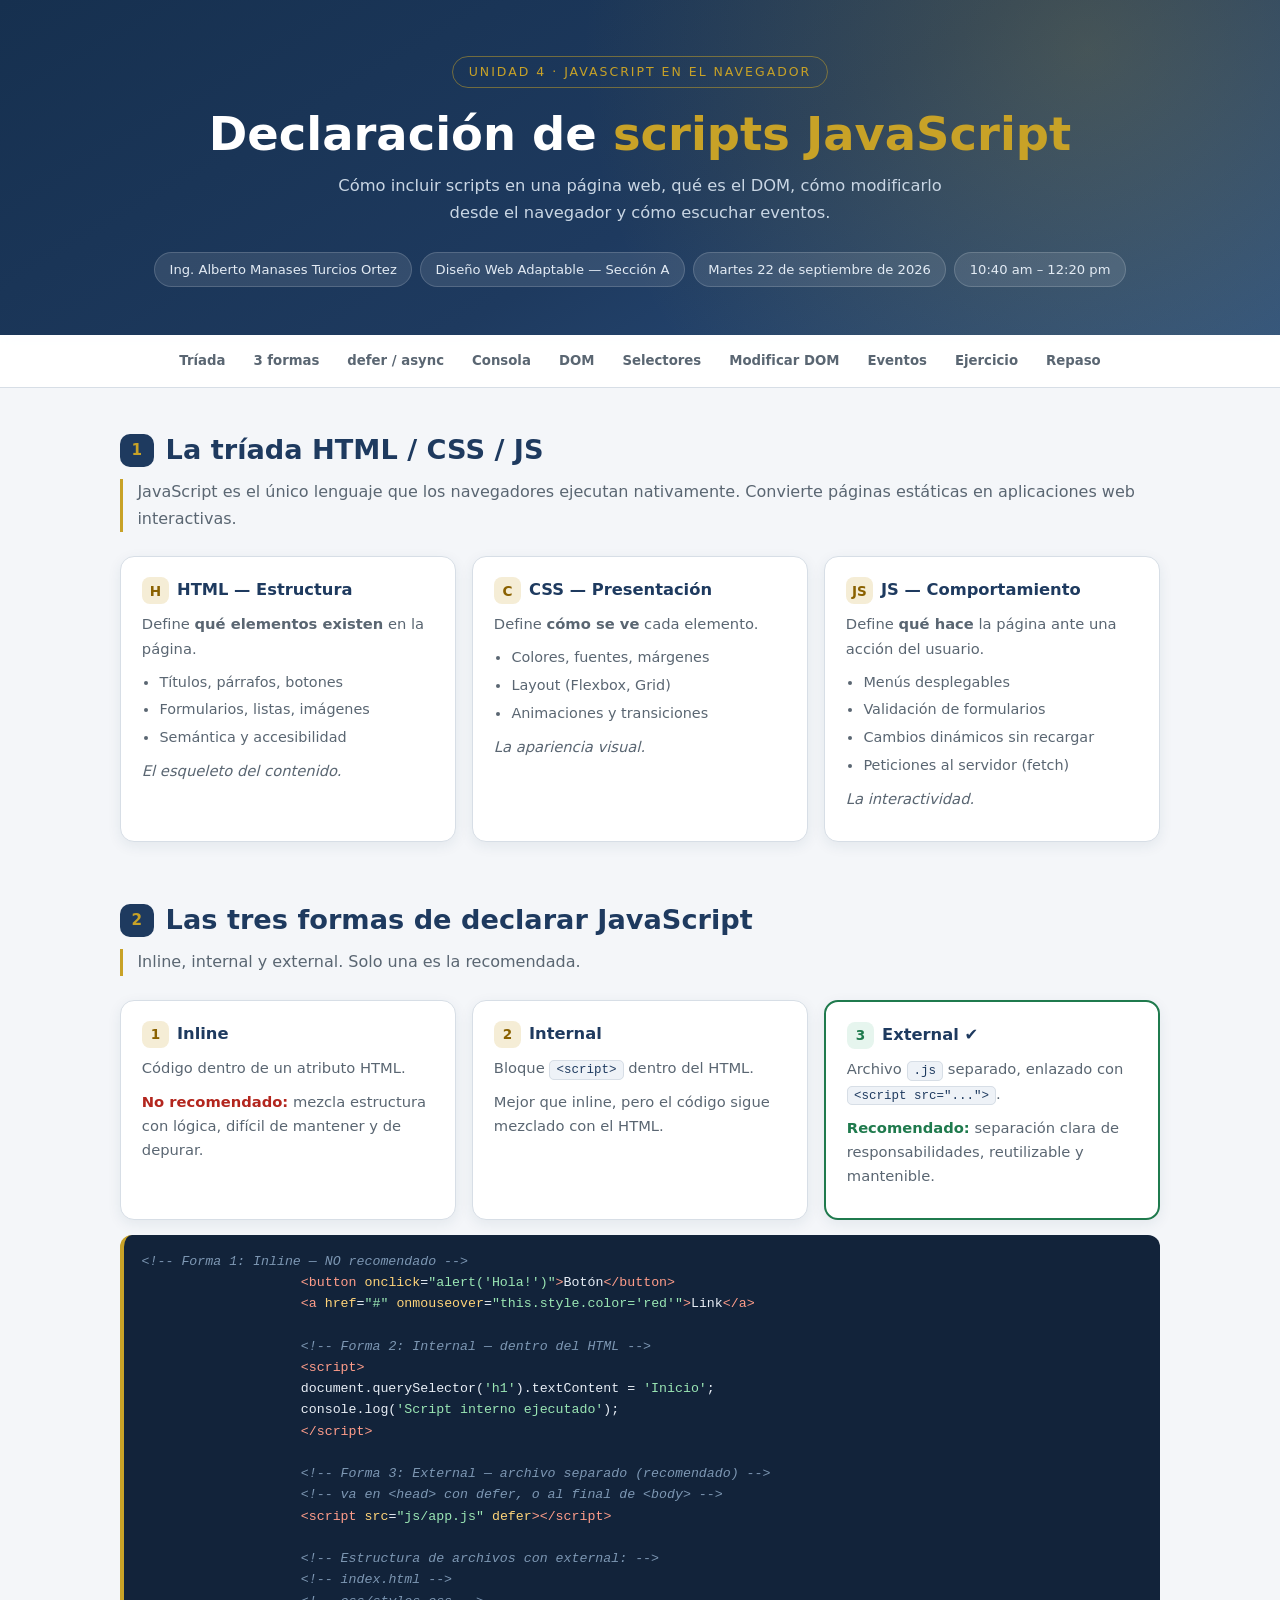
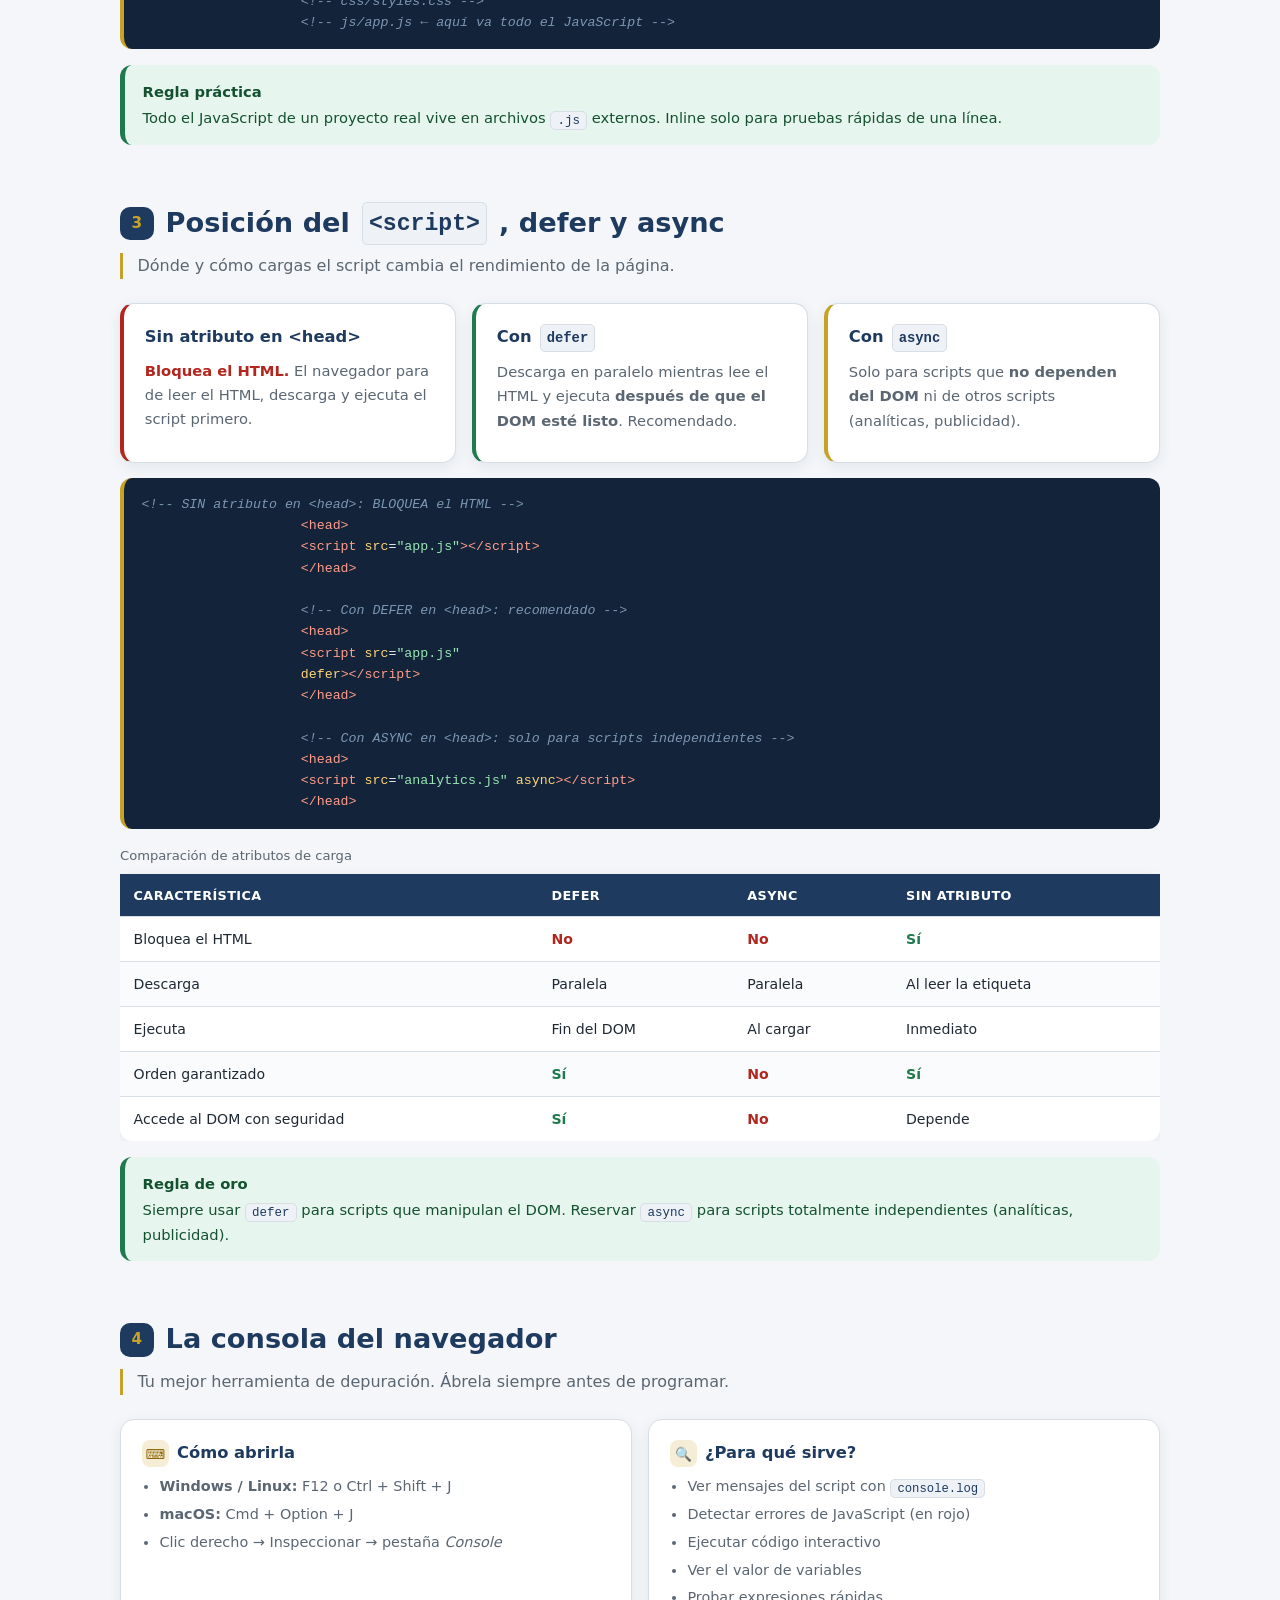
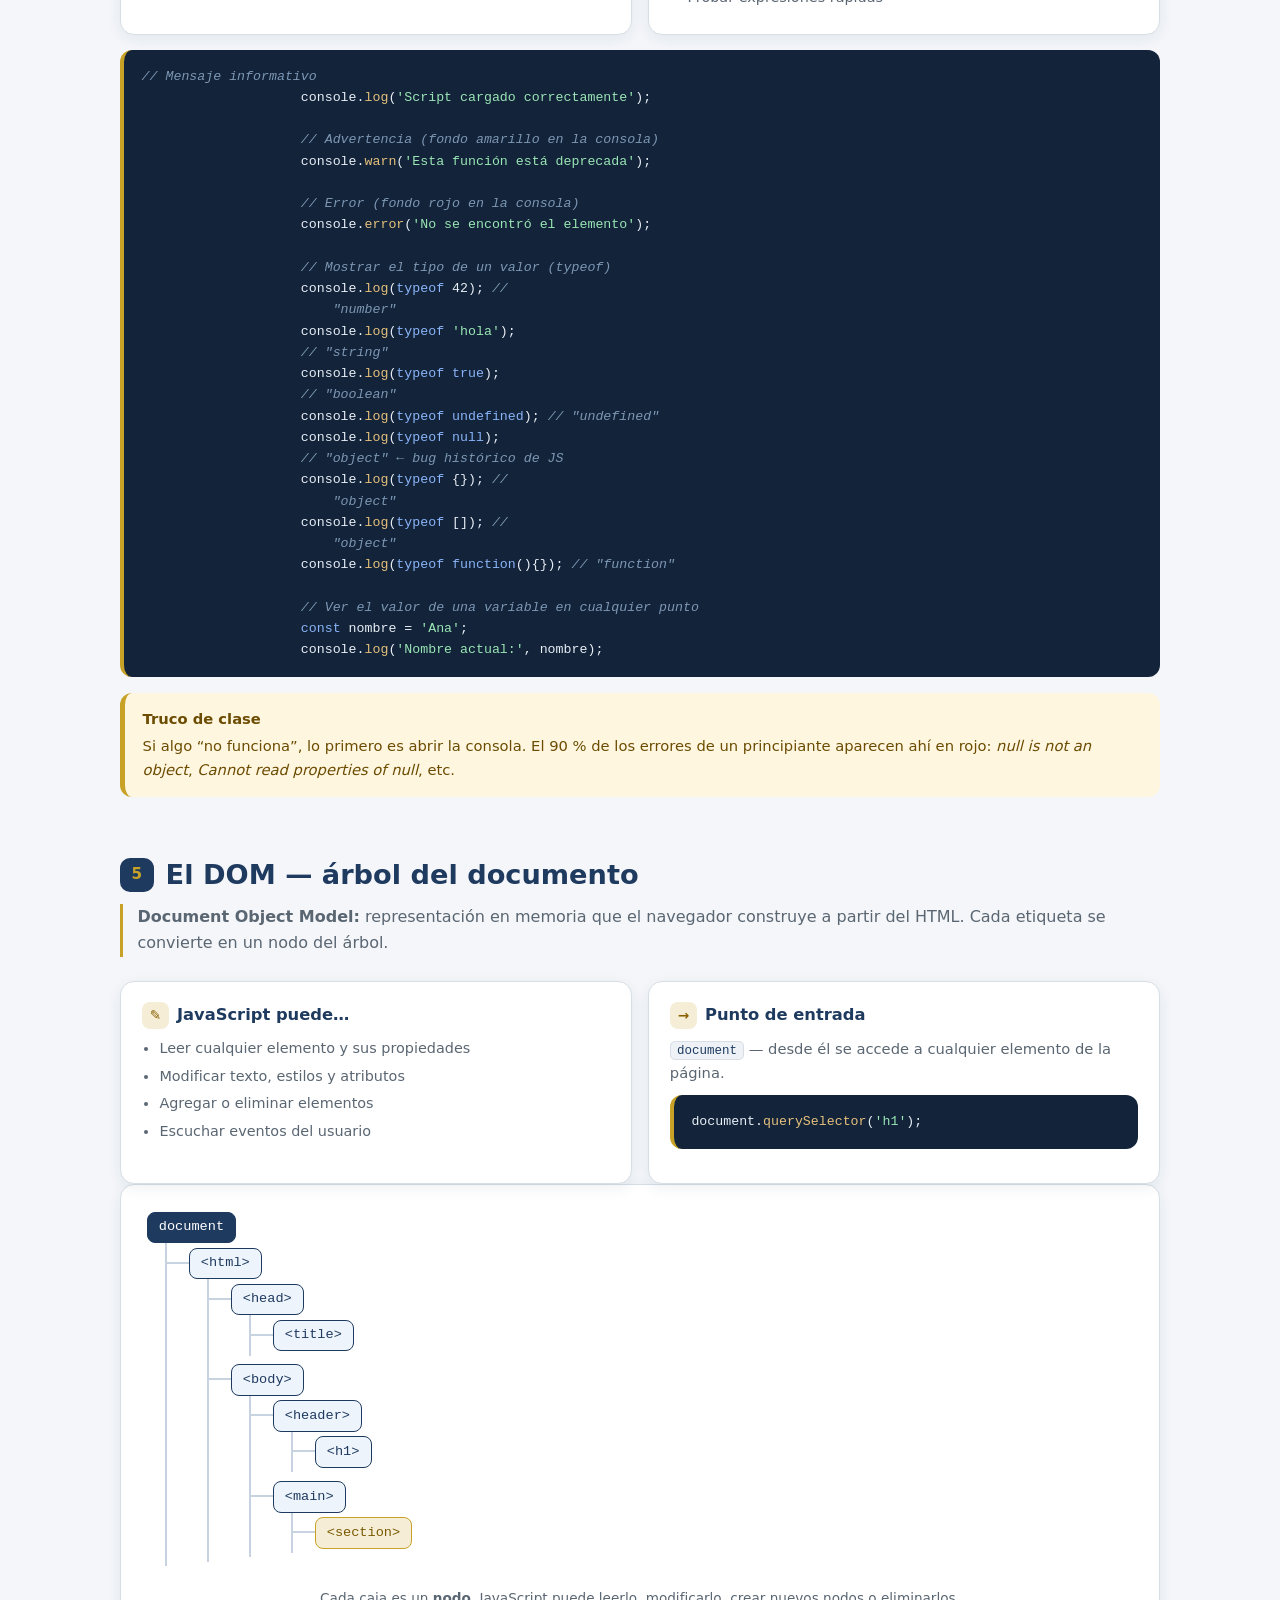
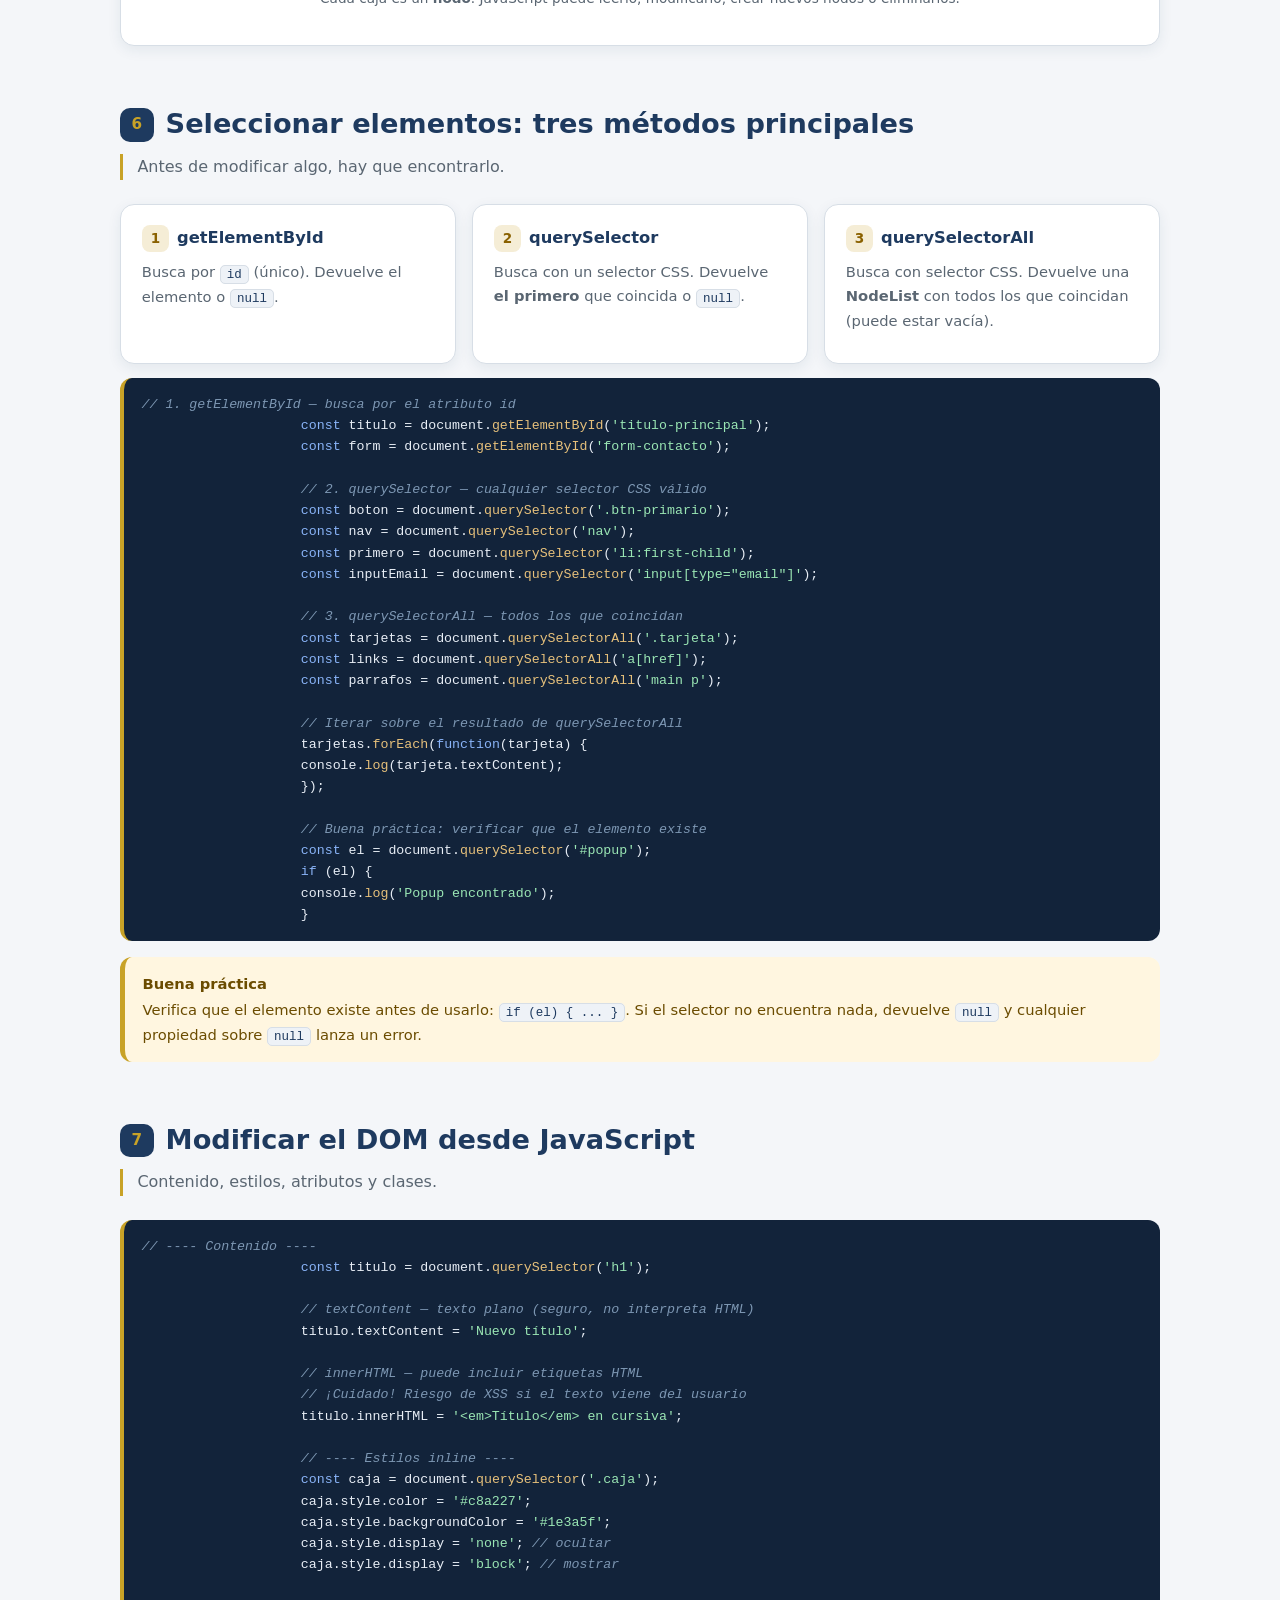
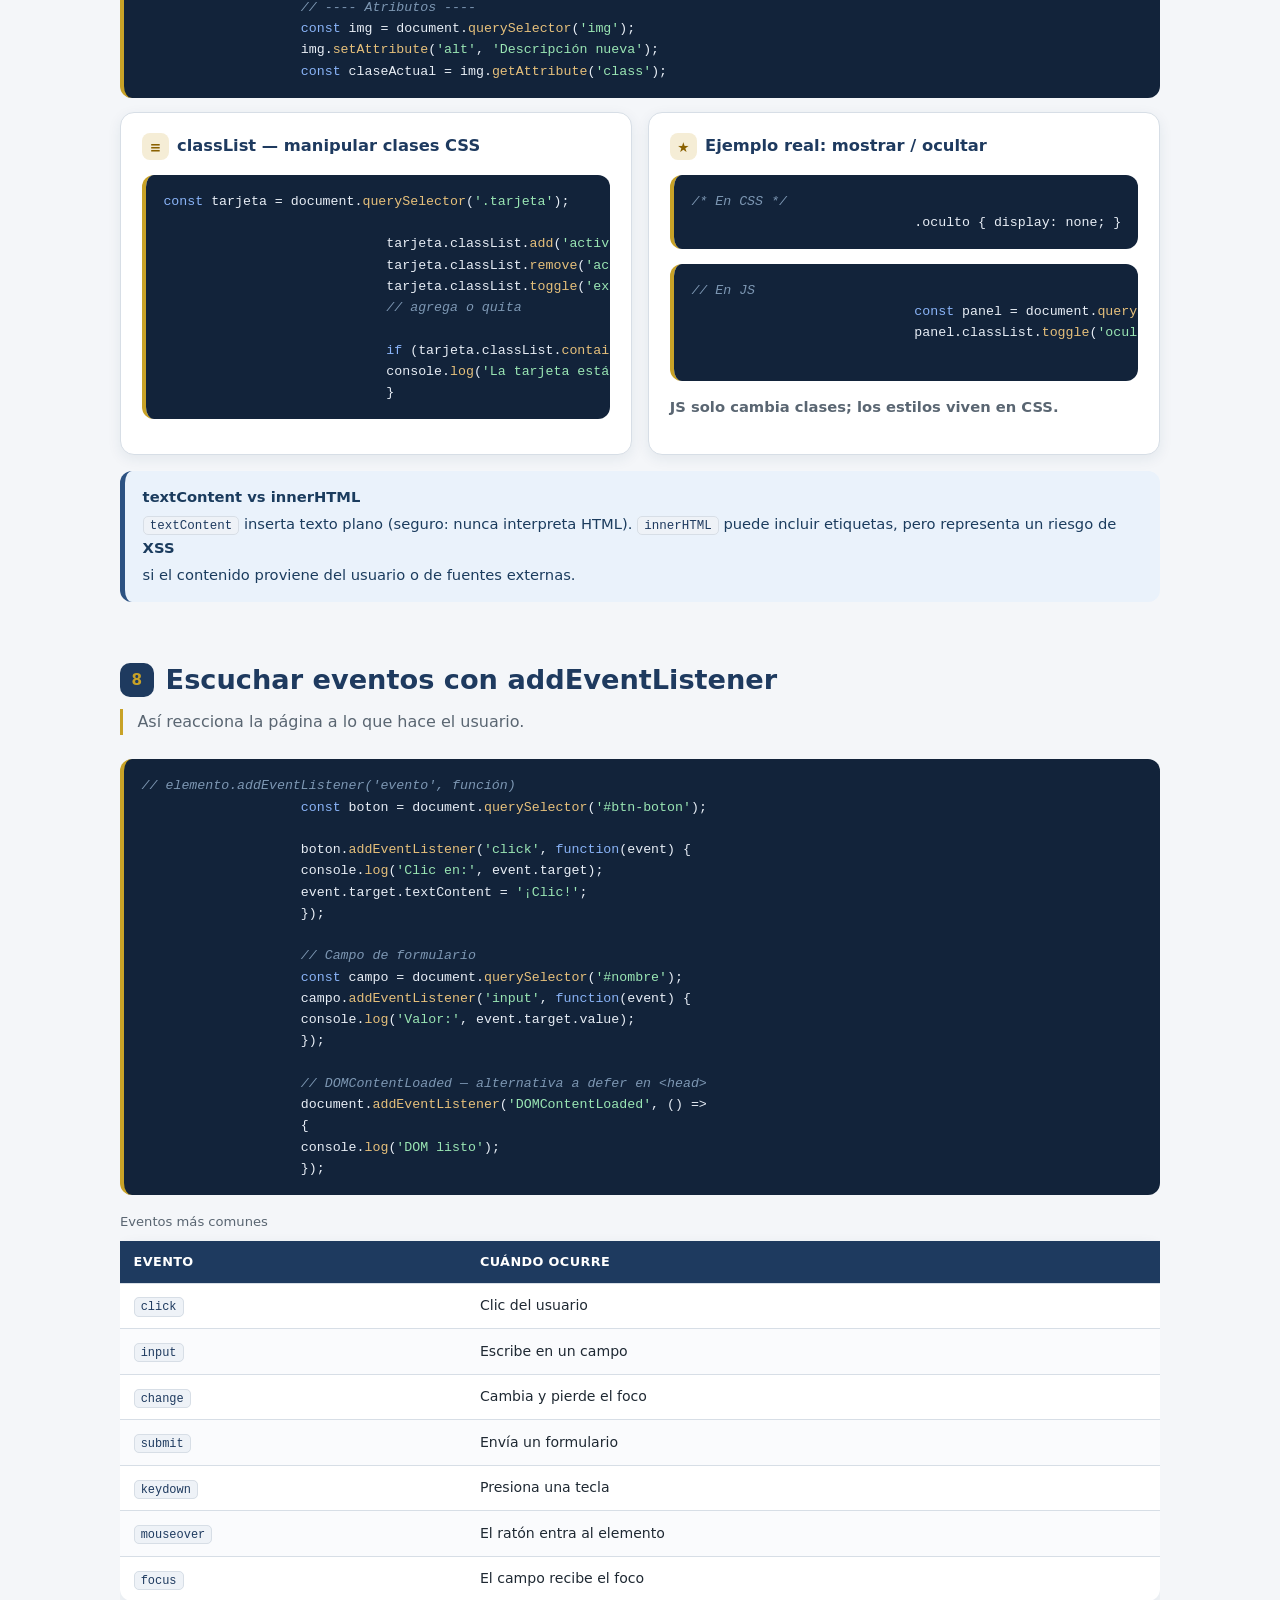
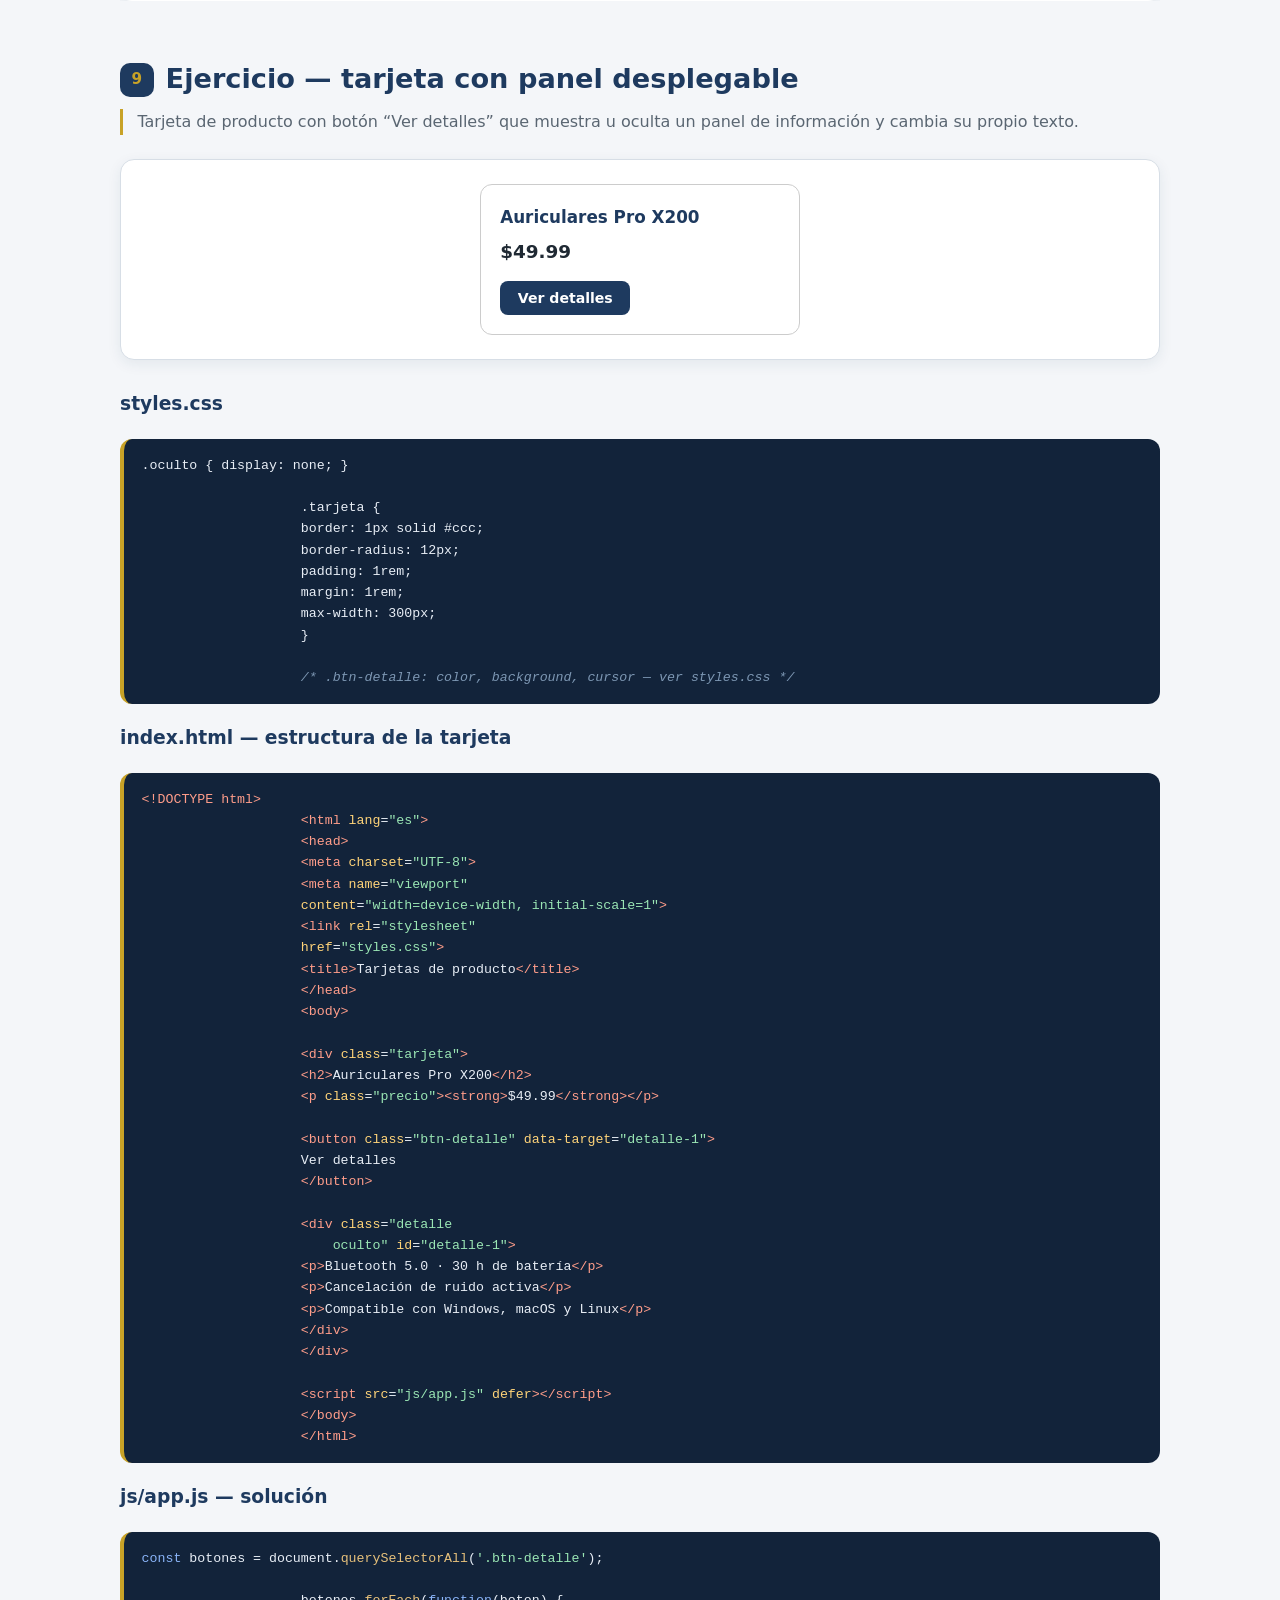
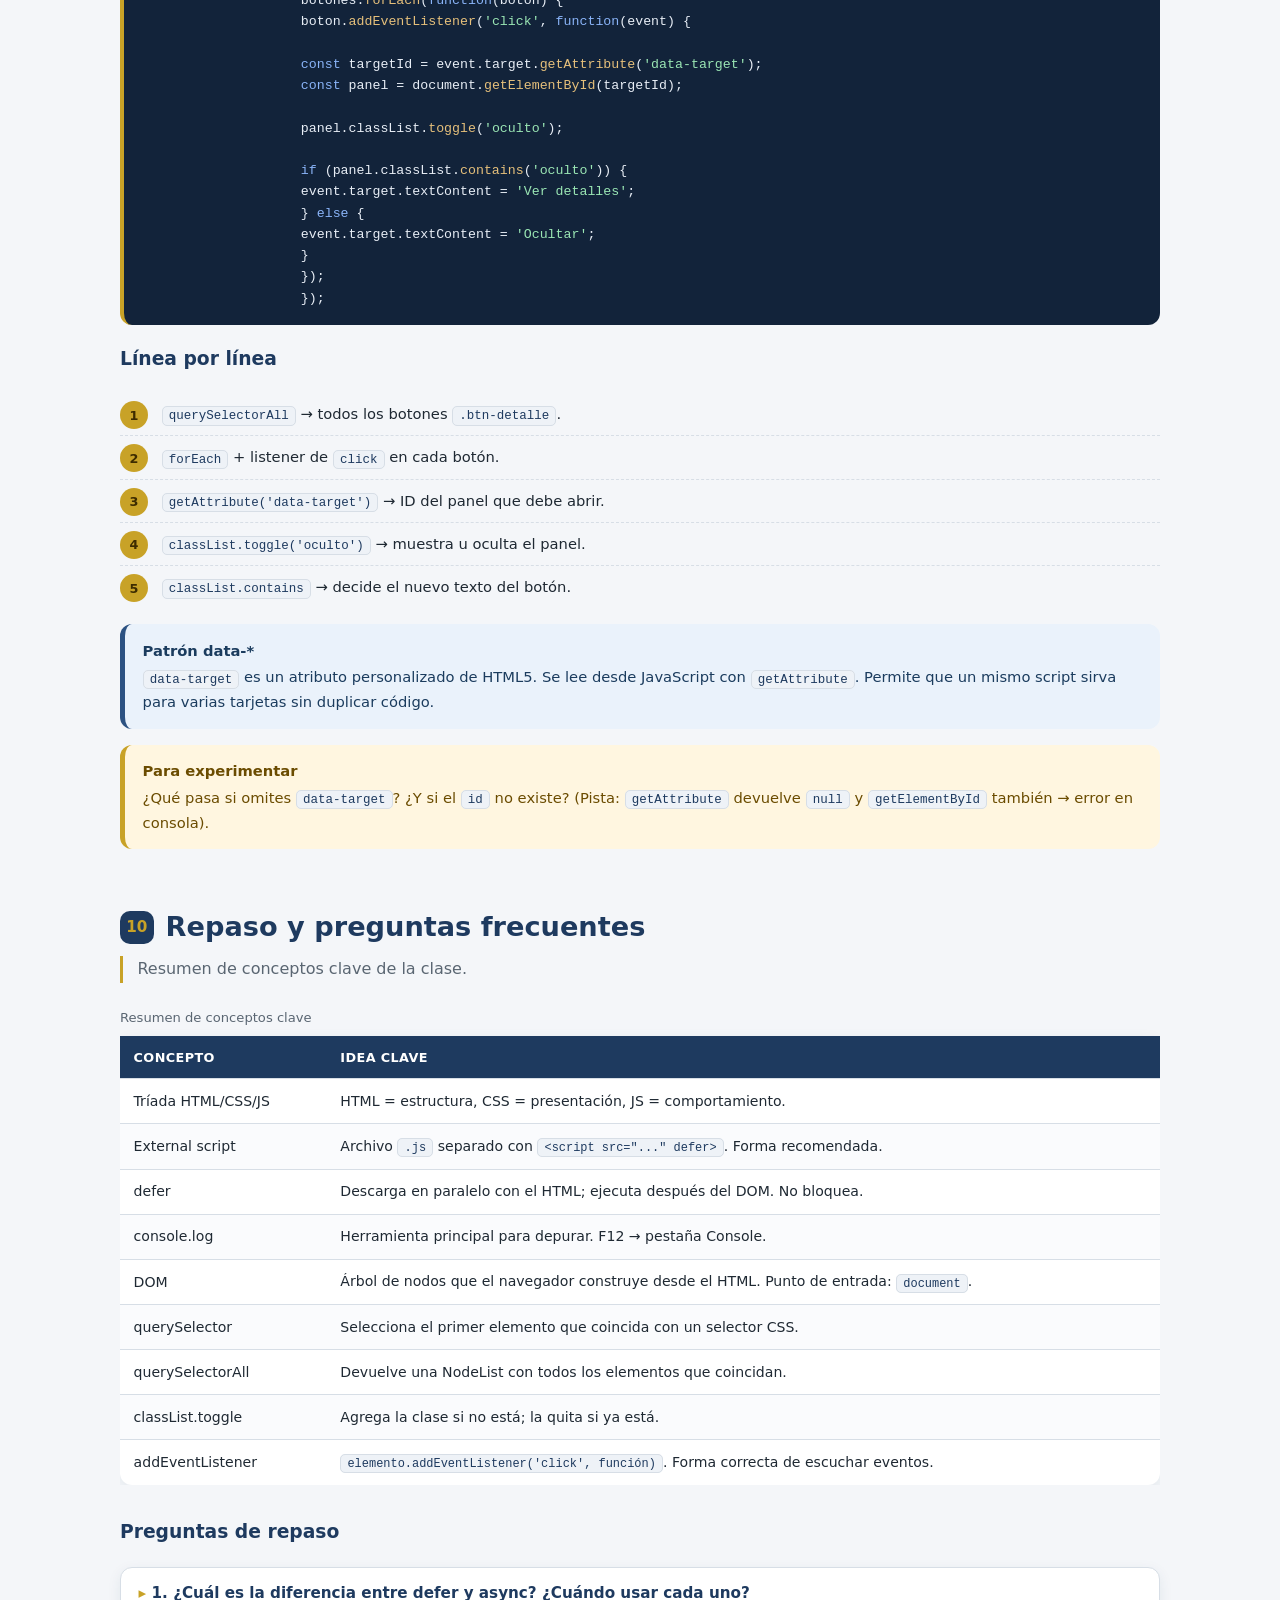
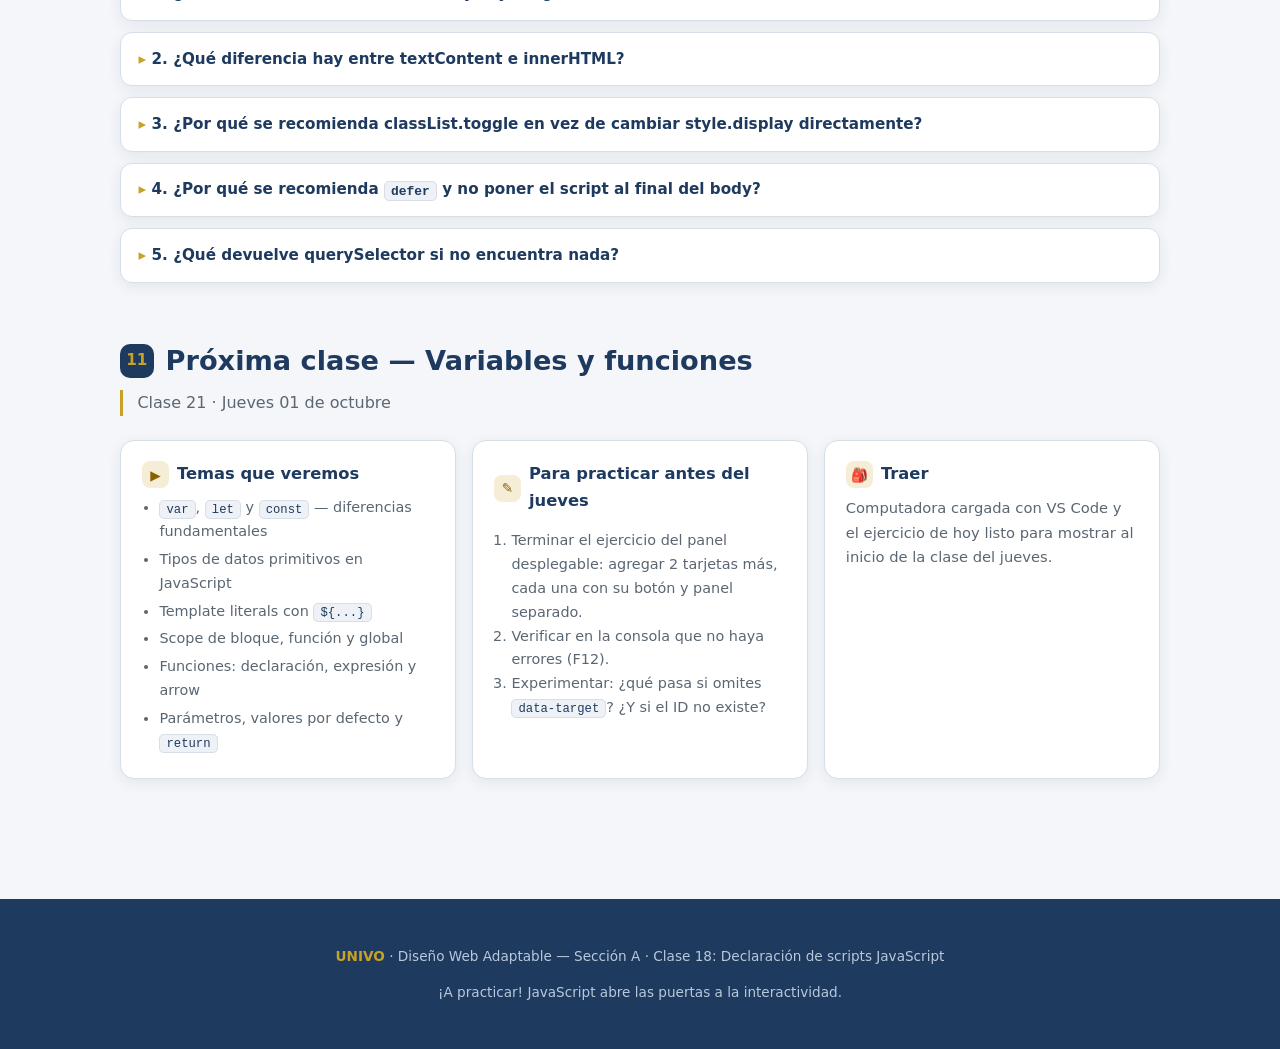
==== commit 988bbc8d: "Update" ====
--- a/Clase 18/Clase-18.html
+++ b/Clase 18/Clase-18.html
@@ -128,23 +128,30 @@
             </div>
 
             <pre class="code"><code><span class="cm">&lt;!-- Forma 1: Inline — NO recomendado --&gt;</span>
-<span class="tag">&lt;button</span> <span class="atr">onclick</span>=<span class="str">"alert('Hola!')"</span><span class="tag">&gt;</span>Botón<span class="tag">&lt;/button&gt;</span>
-<span class="tag">&lt;a</span> <span class="atr">href</span>=<span class="str">"#"</span> <span class="atr">onmouseover</span>=<span class="str">"this.style.color='red'"</span><span class="tag">&gt;</span>Link<span class="tag">&lt;/a&gt;</span>
-
-<span class="cm">&lt;!-- Forma 2: Internal — dentro del HTML --&gt;</span>
-<span class="tag">&lt;script&gt;</span>
-  document.querySelector(<span class="str">'h1'</span>).textContent = <span class="str">'Inicio'</span>;
-  console.log(<span class="str">'Script interno ejecutado'</span>);
-<span class="tag">&lt;/script&gt;</span>
-
-<span class="cm">&lt;!-- Forma 3: External — archivo separado (recomendado) --&gt;</span>
-<span class="cm">&lt;!-- va en &lt;head&gt; con defer, o al final de &lt;body&gt; --&gt;</span>
-<span class="tag">&lt;script</span> <span class="atr">src</span>=<span class="str">"js/app.js"</span> <span class="atr">defer</span><span class="tag">&gt;&lt;/script&gt;</span>
-
-<span class="cm">&lt;!-- Estructura de archivos con external: --&gt;</span>
-<span class="cm">&lt;!--   index.html                  --&gt;</span>
-<span class="cm">&lt;!--   css/styles.css              --&gt;</span>
-<span class="cm">&lt;!--   js/app.js   ← aquí va todo el JavaScript --&gt;</span></code></pre>
+                    <span class="tag">&lt;button</span> <span class="atr">onclick</span>=<span
+                        class="str">"alert('Hola!')"</span><span class="tag">&gt;</span>Botón<span
+                        class="tag">&lt;/button&gt;</span>
+                    <span class="tag">&lt;a</span> <span class="atr">href</span>=<span class="str">"#"</span> <span
+                        class="atr">onmouseover</span>=<span class="str">"this.style.color='red'"</span><span
+                        class="tag">&gt;</span>Link<span class="tag">&lt;/a&gt;</span>
+
+                    <span class="cm">&lt;!-- Forma 2: Internal — dentro del HTML --&gt;</span>
+                    <span class="tag">&lt;script&gt;</span>
+                    document.querySelector(<span class="str">'h1'</span>).textContent = <span
+                        class="str">'Inicio'</span>;
+                    console.log(<span class="str">'Script interno ejecutado'</span>);
+                    <span class="tag">&lt;/script&gt;</span>
+
+                    <span class="cm">&lt;!-- Forma 3: External — archivo separado (recomendado) --&gt;</span>
+                    <span class="cm">&lt;!-- va en &lt;head&gt; con defer, o al final de &lt;body&gt; --&gt;</span>
+                    <span class="tag">&lt;script</span> <span class="atr">src</span>=<span
+                        class="str">"js/app.js"</span> <span class="atr">defer</span><span
+                        class="tag">&gt;&lt;/script&gt;</span>
+
+                    <span class="cm">&lt;!-- Estructura de archivos con external: --&gt;</span>
+                    <span class="cm">&lt;!-- index.html --&gt;</span>
+                    <span class="cm">&lt;!-- css/styles.css --&gt;</span>
+                    <span class="cm">&lt;!-- js/app.js ← aquí va todo el JavaScript --&gt;</span></code></pre>
 
             <div class="aviso ok">
                 <strong>Regla práctica</strong>
@@ -182,19 +189,23 @@
             </div>
 
             <pre class="code"><code><span class="cm">&lt;!-- SIN atributo en &lt;head&gt;: BLOQUEA el HTML --&gt;</span>
-<span class="tag">&lt;head&gt;</span>
-  <span class="tag">&lt;script</span> <span class="atr">src</span>=<span class="str">"app.js"</span><span class="tag">&gt;&lt;/script&gt;</span>
-<span class="tag">&lt;/head&gt;</span>
-
-<span class="cm">&lt;!-- Con DEFER en &lt;head&gt;: recomendado --&gt;</span>
-<span class="tag">&lt;head&gt;</span>
-  <span class="tag">&lt;script</span> <span class="atr">src</span>=<span class="str">"app.js"</span> <span class="atr">defer</span><span class="tag">&gt;&lt;/script&gt;</span>
-<span class="tag">&lt;/head&gt;</span>
-
-<span class="cm">&lt;!-- Con ASYNC en &lt;head&gt;: solo para scripts independientes --&gt;</span>
-<span class="tag">&lt;head&gt;</span>
-  <span class="tag">&lt;script</span> <span class="atr">src</span>=<span class="str">"analytics.js"</span> <span class="atr">async</span><span class="tag">&gt;&lt;/script&gt;</span>
-<span class="tag">&lt;/head&gt;</span></code></pre>
+                    <span class="tag">&lt;head&gt;</span>
+                    <span class="tag">&lt;script</span> <span class="atr">src</span>=<span
+                        class="str">"app.js"</span><span class="tag">&gt;&lt;/script&gt;</span>
+                    <span class="tag">&lt;/head&gt;</span>
+
+                    <span class="cm">&lt;!-- Con DEFER en &lt;head&gt;: recomendado --&gt;</span>
+                    <span class="tag">&lt;head&gt;</span>
+                    <span class="tag">&lt;script</span> <span class="atr">src</span>=<span class="str">"app.js"</span>
+                    <span class="atr">defer</span><span class="tag">&gt;&lt;/script&gt;</span>
+                    <span class="tag">&lt;/head&gt;</span>
+
+                    <span class="cm">&lt;!-- Con ASYNC en &lt;head&gt;: solo para scripts independientes --&gt;</span>
+                    <span class="tag">&lt;head&gt;</span>
+                    <span class="tag">&lt;script</span> <span class="atr">src</span>=<span
+                        class="str">"analytics.js"</span> <span class="atr">async</span><span
+                        class="tag">&gt;&lt;/script&gt;</span>
+                    <span class="tag">&lt;/head&gt;</span></code></pre>
 
             <div class="tabla-wrap">
                 <table>
@@ -280,27 +291,35 @@
             </div>
 
             <pre class="code"><code><span class="cm">// Mensaje informativo</span>
-console.<span class="fn">log</span>(<span class="str">'Script cargado correctamente'</span>);
-
-<span class="cm">// Advertencia (fondo amarillo en la consola)</span>
-console.<span class="fn">warn</span>(<span class="str">'Esta función está deprecada'</span>);
-
-<span class="cm">// Error (fondo rojo en la consola)</span>
-console.<span class="fn">error</span>(<span class="str">'No se encontró el elemento'</span>);
-
-<span class="cm">// Mostrar el tipo de un valor (typeof)</span>
-console.<span class="fn">log</span>(<span class="kw">typeof</span> 42);          <span class="cm">// "number"</span>
-console.<span class="fn">log</span>(<span class="kw">typeof</span> <span class="str">'hola'</span>);      <span class="cm">// "string"</span>
-console.<span class="fn">log</span>(<span class="kw">typeof</span> <span class="kw">true</span>);        <span class="cm">// "boolean"</span>
-console.<span class="fn">log</span>(<span class="kw">typeof</span> <span class="kw">undefined</span>);   <span class="cm">// "undefined"</span>
-console.<span class="fn">log</span>(<span class="kw">typeof</span> <span class="kw">null</span>);        <span class="cm">// "object"  ← bug histórico de JS</span>
-console.<span class="fn">log</span>(<span class="kw">typeof</span> {});          <span class="cm">// "object"</span>
-console.<span class="fn">log</span>(<span class="kw">typeof</span> []);          <span class="cm">// "object"</span>
-console.<span class="fn">log</span>(<span class="kw">typeof</span> <span class="kw">function</span>(){});  <span class="cm">// "function"</span>
-
-<span class="cm">// Ver el valor de una variable en cualquier punto</span>
-<span class="kw">const</span> nombre = <span class="str">'Ana'</span>;
-console.<span class="fn">log</span>(<span class="str">'Nombre actual:'</span>, nombre);</code></pre>
+                    console.<span class="fn">log</span>(<span class="str">'Script cargado correctamente'</span>);
+
+                    <span class="cm">// Advertencia (fondo amarillo en la consola)</span>
+                    console.<span class="fn">warn</span>(<span class="str">'Esta función está deprecada'</span>);
+
+                    <span class="cm">// Error (fondo rojo en la consola)</span>
+                    console.<span class="fn">error</span>(<span class="str">'No se encontró el elemento'</span>);
+
+                    <span class="cm">// Mostrar el tipo de un valor (typeof)</span>
+                    console.<span class="fn">log</span>(<span class="kw">typeof</span> 42); <span class="cm">//
+                        "number"</span>
+                    console.<span class="fn">log</span>(<span class="kw">typeof</span> <span class="str">'hola'</span>);
+                    <span class="cm">// "string"</span>
+                    console.<span class="fn">log</span>(<span class="kw">typeof</span> <span class="kw">true</span>);
+                    <span class="cm">// "boolean"</span>
+                    console.<span class="fn">log</span>(<span class="kw">typeof</span> <span
+                        class="kw">undefined</span>); <span class="cm">// "undefined"</span>
+                    console.<span class="fn">log</span>(<span class="kw">typeof</span> <span class="kw">null</span>);
+                    <span class="cm">// "object" ← bug histórico de JS</span>
+                    console.<span class="fn">log</span>(<span class="kw">typeof</span> {}); <span class="cm">//
+                        "object"</span>
+                    console.<span class="fn">log</span>(<span class="kw">typeof</span> []); <span class="cm">//
+                        "object"</span>
+                    console.<span class="fn">log</span>(<span class="kw">typeof</span> <span
+                        class="kw">function</span>(){}); <span class="cm">// "function"</span>
+
+                    <span class="cm">// Ver el valor de una variable en cualquier punto</span>
+                    <span class="kw">const</span> nombre = <span class="str">'Ana'</span>;
+                    console.<span class="fn">log</span>(<span class="str">'Nombre actual:'</span>, nombre);</code></pre>
 
             <div class="aviso warn">
                 <strong>Truco de clase</strong>
@@ -335,8 +354,8 @@
                     <h3><span class="icono">→</span> Punto de entrada</h3>
                     <p><code class="inline">document</code> — desde él se accede a cualquier elemento
                         de la página.</p>
-                    <pre class="code"
-                        style="margin-top:.6rem"><code>document.<span class="fn">querySelector</span>(<span class="str">'h1'</span>);</code></pre>
+                    <pre class="code" style="margin-top:.6rem"><code>document.<span
+                                class="fn">querySelector</span>(<span class="str">'h1'</span>);</code></pre>
                 </article>
             </div>
 
@@ -409,30 +428,40 @@
             </div>
 
             <pre class="code"><code><span class="cm">// 1. getElementById — busca por el atributo id</span>
-<span class="kw">const</span> titulo = document.<span class="fn">getElementById</span>(<span class="str">'titulo-principal'</span>);
-<span class="kw">const</span> form   = document.<span class="fn">getElementById</span>(<span class="str">'form-contacto'</span>);
-
-<span class="cm">// 2. querySelector — cualquier selector CSS válido</span>
-<span class="kw">const</span> boton      = document.<span class="fn">querySelector</span>(<span class="str">'.btn-primario'</span>);
-<span class="kw">const</span> nav        = document.<span class="fn">querySelector</span>(<span class="str">'nav'</span>);
-<span class="kw">const</span> primero    = document.<span class="fn">querySelector</span>(<span class="str">'li:first-child'</span>);
-<span class="kw">const</span> inputEmail = document.<span class="fn">querySelector</span>(<span class="str">'input[type="email"]'</span>);
-
-<span class="cm">// 3. querySelectorAll — todos los que coincidan</span>
-<span class="kw">const</span> tarjetas = document.<span class="fn">querySelectorAll</span>(<span class="str">'.tarjeta'</span>);
-<span class="kw">const</span> links    = document.<span class="fn">querySelectorAll</span>(<span class="str">'a[href]'</span>);
-<span class="kw">const</span> parrafos = document.<span class="fn">querySelectorAll</span>(<span class="str">'main p'</span>);
-
-<span class="cm">// Iterar sobre el resultado de querySelectorAll</span>
-tarjetas.<span class="fn">forEach</span>(<span class="kw">function</span>(tarjeta) {
-  console.<span class="fn">log</span>(tarjeta.textContent);
-});
-
-<span class="cm">// Buena práctica: verificar que el elemento existe</span>
-<span class="kw">const</span> el = document.<span class="fn">querySelector</span>(<span class="str">'#popup'</span>);
-<span class="kw">if</span> (el) {
-  console.<span class="fn">log</span>(<span class="str">'Popup encontrado'</span>);
-}</code></pre>
+                    <span class="kw">const</span> titulo = document.<span class="fn">getElementById</span>(<span
+                        class="str">'titulo-principal'</span>);
+                    <span class="kw">const</span> form = document.<span class="fn">getElementById</span>(<span
+                        class="str">'form-contacto'</span>);
+
+                    <span class="cm">// 2. querySelector — cualquier selector CSS válido</span>
+                    <span class="kw">const</span> boton = document.<span class="fn">querySelector</span>(<span
+                        class="str">'.btn-primario'</span>);
+                    <span class="kw">const</span> nav = document.<span class="fn">querySelector</span>(<span
+                        class="str">'nav'</span>);
+                    <span class="kw">const</span> primero = document.<span class="fn">querySelector</span>(<span
+                        class="str">'li:first-child'</span>);
+                    <span class="kw">const</span> inputEmail = document.<span class="fn">querySelector</span>(<span
+                        class="str">'input[type="email"]'</span>);
+
+                    <span class="cm">// 3. querySelectorAll — todos los que coincidan</span>
+                    <span class="kw">const</span> tarjetas = document.<span class="fn">querySelectorAll</span>(<span
+                        class="str">'.tarjeta'</span>);
+                    <span class="kw">const</span> links = document.<span class="fn">querySelectorAll</span>(<span
+                        class="str">'a[href]'</span>);
+                    <span class="kw">const</span> parrafos = document.<span class="fn">querySelectorAll</span>(<span
+                        class="str">'main p'</span>);
+
+                    <span class="cm">// Iterar sobre el resultado de querySelectorAll</span>
+                    tarjetas.<span class="fn">forEach</span>(<span class="kw">function</span>(tarjeta) {
+                    console.<span class="fn">log</span>(tarjeta.textContent);
+                    });
+
+                    <span class="cm">// Buena práctica: verificar que el elemento existe</span>
+                    <span class="kw">const</span> el = document.<span class="fn">querySelector</span>(<span
+                        class="str">'#popup'</span>);
+                    <span class="kw">if</span> (el) {
+                    console.<span class="fn">log</span>(<span class="str">'Popup encontrado'</span>);
+                    }</code></pre>
 
             <div class="aviso warn">
                 <strong>Buena práctica</strong>
@@ -450,50 +479,61 @@
             <h2><span class="num">7</span> Modificar el DOM desde JavaScript</h2>
             <p class="lead">Contenido, estilos, atributos y clases.</p>
 
-            <pre
-                class="code"><code><span class="cm">// ---- Contenido ----</span>
-<span class="kw">const</span> titulo = document.<span class="fn">querySelector</span>(<span class="str">'h1'</span>);
-
-<span class="cm">// textContent — texto plano (seguro, no interpreta HTML)</span>
-titulo.textContent = <span class="str">'Nuevo título'</span>;
-
-<span class="cm">// innerHTML — puede incluir etiquetas HTML</span>
-<span class="cm">// ¡Cuidado! Riesgo de XSS si el texto viene del usuario</span>
-titulo.innerHTML = <span class="str">'&lt;em&gt;Título&lt;/em&gt; en cursiva'</span>;
-
-<span class="cm">// ---- Estilos inline ----</span>
-<span class="kw">const</span> caja = document.<span class="fn">querySelector</span>(<span class="str">'.caja'</span>);
-caja.style.color           = <span class="str">'#c8a227'</span>;
-caja.style.backgroundColor = <span class="str">'#1e3a5f'</span>;
-caja.style.display         = <span class="str">'none'</span>;   <span class="cm">// ocultar</span>
-caja.style.display         = <span class="str">'block'</span>;  <span class="cm">// mostrar</span>
-
-<span class="cm">// ---- Atributos ----</span>
-<span class="kw">const</span> img = document.<span class="fn">querySelector</span>(<span class="str">'img'</span>);
-img.<span class="fn">setAttribute</span>(<span class="str">'alt'</span>, <span class="str">'Descripción nueva'</span>);
-<span class="kw">const</span> claseActual = img.<span class="fn">getAttribute</span>(<span class="str">'class'</span>);</code></pre>
+            <pre class="code"><code><span class="cm">// ---- Contenido ----</span>
+                    <span class="kw">const</span> titulo = document.<span class="fn">querySelector</span>(<span
+                        class="str">'h1'</span>);
+
+                    <span class="cm">// textContent — texto plano (seguro, no interpreta HTML)</span>
+                    titulo.textContent = <span class="str">'Nuevo título'</span>;
+
+                    <span class="cm">// innerHTML — puede incluir etiquetas HTML</span>
+                    <span class="cm">// ¡Cuidado! Riesgo de XSS si el texto viene del usuario</span>
+                    titulo.innerHTML = <span class="str">'&lt;em&gt;Título&lt;/em&gt; en cursiva'</span>;
+
+                    <span class="cm">// ---- Estilos inline ----</span>
+                    <span class="kw">const</span> caja = document.<span class="fn">querySelector</span>(<span
+                        class="str">'.caja'</span>);
+                    caja.style.color = <span class="str">'#c8a227'</span>;
+                    caja.style.backgroundColor = <span class="str">'#1e3a5f'</span>;
+                    caja.style.display = <span class="str">'none'</span>; <span class="cm">// ocultar</span>
+                    caja.style.display = <span class="str">'block'</span>; <span class="cm">// mostrar</span>
+
+                    <span class="cm">// ---- Atributos ----</span>
+                    <span class="kw">const</span> img = document.<span class="fn">querySelector</span>(<span
+                        class="str">'img'</span>);
+                    img.<span class="fn">setAttribute</span>(<span class="str">'alt'</span>, <span
+                        class="str">'Descripción nueva'</span>);
+                    <span class="kw">const</span> claseActual = img.<span class="fn">getAttribute</span>(<span
+                        class="str">'class'</span>);</code></pre>
 
             <div class="grid">
                 <article class="card">
                     <h3><span class="icono">≡</span> classList — manipular clases CSS</h3>
-                    <pre class="code"><code><span class="kw">const</span> tarjeta = document.<span class="fn">querySelector</span>(<span class="str">'.tarjeta'</span>);
-
-tarjeta.classList.<span class="fn">add</span>(<span class="str">'activo'</span>);      <span class="cm">// agrega</span>
-tarjeta.classList.<span class="fn">remove</span>(<span class="str">'activo'</span>);   <span class="cm">// quita</span>
-tarjeta.classList.<span class="fn">toggle</span>(<span class="str">'expandido'</span>); <span class="cm">// agrega o quita</span>
-
-<span class="kw">if</span> (tarjeta.classList.<span class="fn">contains</span>(<span class="str">'activo'</span>)) {
-  console.<span class="fn">log</span>(<span class="str">'La tarjeta está activa'</span>);
-}</code></pre>
+                    <pre class="code"><code><span class="kw">const</span> tarjeta = document.<span
+                                class="fn">querySelector</span>(<span class="str">'.tarjeta'</span>);
+
+                            tarjeta.classList.<span class="fn">add</span>(<span class="str">'activo'</span>); <span
+                                class="cm">// agrega</span>
+                            tarjeta.classList.<span class="fn">remove</span>(<span class="str">'activo'</span>); <span
+                                class="cm">// quita</span>
+                            tarjeta.classList.<span class="fn">toggle</span>(<span class="str">'expandido'</span>);
+                            <span class="cm">// agrega o quita</span>
+
+                            <span class="kw">if</span> (tarjeta.classList.<span class="fn">contains</span>(<span
+                                class="str">'activo'</span>)) {
+                            console.<span class="fn">log</span>(<span class="str">'La tarjeta está activa'</span>);
+                            }</code></pre>
                 </article>
 
                 <article class="card">
                     <h3><span class="icono">★</span> Ejemplo real: mostrar / ocultar</h3>
                     <pre class="code"><code><span class="cm">/* En CSS */</span>
-.oculto { display: none; }</code></pre>
+                            .oculto { display: none; }</code></pre>
                     <pre class="code"><code><span class="cm">// En JS</span>
-<span class="kw">const</span> panel = document.<span class="fn">querySelector</span>(<span class="str">'.panel'</span>);
-panel.classList.<span class="fn">toggle</span>(<span class="str">'oculto'</span>);</code></pre>
+                            <span class="kw">const</span> panel = document.<span class="fn">querySelector</span>(<span
+                                class="str">'.panel'</span>);
+                            panel.classList.<span class="fn">toggle</span>(<span class="str">'oculto'</span>);</code>
+                    </pre>
                     <p><strong>JS solo cambia clases; los estilos viven en CSS.</strong></p>
                 </article>
             </div>
@@ -514,23 +554,28 @@
             <p class="lead">Así reacciona la página a lo que hace el usuario.</p>
 
             <pre class="code"><code><span class="cm">// elemento.addEventListener('evento', función)</span>
-<span class="kw">const</span> boton = document.<span class="fn">querySelector</span>(<span class="str">'#btn-boton'</span>);
-
-boton.<span class="fn">addEventListener</span>(<span class="str">'click'</span>, <span class="kw">function</span>(event) {
-  console.<span class="fn">log</span>(<span class="str">'Clic en:'</span>, event.target);
-  event.target.textContent = <span class="str">'¡Clic!'</span>;
-});
-
-<span class="cm">// Campo de formulario</span>
-<span class="kw">const</span> campo = document.<span class="fn">querySelector</span>(<span class="str">'#nombre'</span>);
-campo.<span class="fn">addEventListener</span>(<span class="str">'input'</span>, <span class="kw">function</span>(event) {
-  console.<span class="fn">log</span>(<span class="str">'Valor:'</span>, event.target.value);
-});
-
-<span class="cm">// DOMContentLoaded — alternativa a defer en &lt;head&gt;</span>
-document.<span class="fn">addEventListener</span>(<span class="str">'DOMContentLoaded'</span>, () => {
-  console.<span class="fn">log</span>(<span class="str">'DOM listo'</span>);
-});</code></pre>
+                    <span class="kw">const</span> boton = document.<span class="fn">querySelector</span>(<span
+                        class="str">'#btn-boton'</span>);
+
+                    boton.<span class="fn">addEventListener</span>(<span class="str">'click'</span>, <span
+                        class="kw">function</span>(event) {
+                    console.<span class="fn">log</span>(<span class="str">'Clic en:'</span>, event.target);
+                    event.target.textContent = <span class="str">'¡Clic!'</span>;
+                    });
+
+                    <span class="cm">// Campo de formulario</span>
+                    <span class="kw">const</span> campo = document.<span class="fn">querySelector</span>(<span
+                        class="str">'#nombre'</span>);
+                    campo.<span class="fn">addEventListener</span>(<span class="str">'input'</span>, <span
+                        class="kw">function</span>(event) {
+                    console.<span class="fn">log</span>(<span class="str">'Valor:'</span>, event.target.value);
+                    });
+
+                    <span class="cm">// DOMContentLoaded — alternativa a defer en &lt;head&gt;</span>
+                    document.<span class="fn">addEventListener</span>(<span class="str">'DOMContentLoaded'</span>, () =>
+                    {
+                    console.<span class="fn">log</span>(<span class="str">'DOM listo'</span>);
+                    });</code></pre>
 
             <div class="tabla-wrap">
                 <table>
@@ -601,64 +646,82 @@
             <h3 style="color:var(--azul); margin-top:1.8rem">styles.css</h3>
             <pre class="code"><code>.oculto { display: none; }
 
-.tarjeta {
-  border: 1px solid #ccc;
-  border-radius: 12px;
-  padding: 1rem;
-  margin: 1rem;
-  max-width: 300px;
-}
-
-<span class="cm">/* .btn-detalle: color, background, cursor — ver styles.css */</span></code></pre>
+                    .tarjeta {
+                    border: 1px solid #ccc;
+                    border-radius: 12px;
+                    padding: 1rem;
+                    margin: 1rem;
+                    max-width: 300px;
+                    }
+
+                    <span class="cm">/* .btn-detalle: color, background, cursor — ver styles.css */</span></code></pre>
 
             <h3 style="color:var(--azul)">index.html — estructura de la tarjeta</h3>
             <pre class="code"><code><span class="tag">&lt;!DOCTYPE html&gt;</span>
-<span class="tag">&lt;html</span> <span class="atr">lang</span>=<span class="str">"es"</span><span class="tag">&gt;</span>
-<span class="tag">&lt;head&gt;</span>
-  <span class="tag">&lt;meta</span> <span class="atr">charset</span>=<span class="str">"UTF-8"</span><span class="tag">&gt;</span>
-  <span class="tag">&lt;meta</span> <span class="atr">name</span>=<span class="str">"viewport"</span> <span class="atr">content</span>=<span class="str">"width=device-width, initial-scale=1"</span><span class="tag">&gt;</span>
-  <span class="tag">&lt;link</span> <span class="atr">rel</span>=<span class="str">"stylesheet"</span> <span class="atr">href</span>=<span class="str">"styles.css"</span><span class="tag">&gt;</span>
-  <span class="tag">&lt;title&gt;</span>Tarjetas de producto<span class="tag">&lt;/title&gt;</span>
-<span class="tag">&lt;/head&gt;</span>
-<span class="tag">&lt;body&gt;</span>
-
-  <span class="tag">&lt;div</span> <span class="atr">class</span>=<span class="str">"tarjeta"</span><span class="tag">&gt;</span>
-    <span class="tag">&lt;h2&gt;</span>Auriculares Pro X200<span class="tag">&lt;/h2&gt;</span>
-    <span class="tag">&lt;p</span> <span class="atr">class</span>=<span class="str">"precio"</span><span class="tag">&gt;&lt;strong&gt;</span>$49.99<span class="tag">&lt;/strong&gt;&lt;/p&gt;</span>
-
-    <span class="tag">&lt;button</span> <span class="atr">class</span>=<span class="str">"btn-detalle"</span> <span class="atr">data-target</span>=<span class="str">"detalle-1"</span><span class="tag">&gt;</span>
-      Ver detalles
-    <span class="tag">&lt;/button&gt;</span>
-
-    <span class="tag">&lt;div</span> <span class="atr">class</span>=<span class="str">"detalle oculto"</span> <span class="atr">id</span>=<span class="str">"detalle-1"</span><span class="tag">&gt;</span>
-      <span class="tag">&lt;p&gt;</span>Bluetooth 5.0 · 30 h de batería<span class="tag">&lt;/p&gt;</span>
-      <span class="tag">&lt;p&gt;</span>Cancelación de ruido activa<span class="tag">&lt;/p&gt;</span>
-      <span class="tag">&lt;p&gt;</span>Compatible con Windows, macOS y Linux<span class="tag">&lt;/p&gt;</span>
-    <span class="tag">&lt;/div&gt;</span>
-  <span class="tag">&lt;/div&gt;</span>
-
-  <span class="tag">&lt;script</span> <span class="atr">src</span>=<span class="str">"js/app.js"</span> <span class="atr">defer</span><span class="tag">&gt;&lt;/script&gt;</span>
-<span class="tag">&lt;/body&gt;</span>
-<span class="tag">&lt;/html&gt;</span></code></pre>
+                    <span class="tag">&lt;html</span> <span class="atr">lang</span>=<span class="str">"es"</span><span
+                        class="tag">&gt;</span>
+                    <span class="tag">&lt;head&gt;</span>
+                    <span class="tag">&lt;meta</span> <span class="atr">charset</span>=<span
+                        class="str">"UTF-8"</span><span class="tag">&gt;</span>
+                    <span class="tag">&lt;meta</span> <span class="atr">name</span>=<span class="str">"viewport"</span>
+                    <span class="atr">content</span>=<span class="str">"width=device-width, initial-scale=1"</span><span
+                        class="tag">&gt;</span>
+                    <span class="tag">&lt;link</span> <span class="atr">rel</span>=<span class="str">"stylesheet"</span>
+                    <span class="atr">href</span>=<span class="str">"styles.css"</span><span class="tag">&gt;</span>
+                    <span class="tag">&lt;title&gt;</span>Tarjetas de producto<span class="tag">&lt;/title&gt;</span>
+                    <span class="tag">&lt;/head&gt;</span>
+                    <span class="tag">&lt;body&gt;</span>
+
+                    <span class="tag">&lt;div</span> <span class="atr">class</span>=<span
+                        class="str">"tarjeta"</span><span class="tag">&gt;</span>
+                    <span class="tag">&lt;h2&gt;</span>Auriculares Pro X200<span class="tag">&lt;/h2&gt;</span>
+                    <span class="tag">&lt;p</span> <span class="atr">class</span>=<span class="str">"precio"</span><span
+                        class="tag">&gt;&lt;strong&gt;</span>$49.99<span class="tag">&lt;/strong&gt;&lt;/p&gt;</span>
+
+                    <span class="tag">&lt;button</span> <span class="atr">class</span>=<span
+                        class="str">"btn-detalle"</span> <span class="atr">data-target</span>=<span
+                        class="str">"detalle-1"</span><span class="tag">&gt;</span>
+                    Ver detalles
+                    <span class="tag">&lt;/button&gt;</span>
+
+                    <span class="tag">&lt;div</span> <span class="atr">class</span>=<span class="str">"detalle
+                        oculto"</span> <span class="atr">id</span>=<span class="str">"detalle-1"</span><span
+                        class="tag">&gt;</span>
+                    <span class="tag">&lt;p&gt;</span>Bluetooth 5.0 · 30 h de batería<span class="tag">&lt;/p&gt;</span>
+                    <span class="tag">&lt;p&gt;</span>Cancelación de ruido activa<span class="tag">&lt;/p&gt;</span>
+                    <span class="tag">&lt;p&gt;</span>Compatible con Windows, macOS y Linux<span
+                        class="tag">&lt;/p&gt;</span>
+                    <span class="tag">&lt;/div&gt;</span>
+                    <span class="tag">&lt;/div&gt;</span>
+
+                    <span class="tag">&lt;script</span> <span class="atr">src</span>=<span
+                        class="str">"js/app.js"</span> <span class="atr">defer</span><span
+                        class="tag">&gt;&lt;/script&gt;</span>
+                    <span class="tag">&lt;/body&gt;</span>
+                    <span class="tag">&lt;/html&gt;</span></code></pre>
 
             <h3 style="color:var(--azul)">js/app.js — solución</h3>
-            <pre class="code"><code><span class="kw">const</span> botones = document.<span class="fn">querySelectorAll</span>(<span class="str">'.btn-detalle'</span>);
-
-botones.<span class="fn">forEach</span>(<span class="kw">function</span>(boton) {
-  boton.<span class="fn">addEventListener</span>(<span class="str">'click'</span>, <span class="kw">function</span>(event) {
-
-    <span class="kw">const</span> targetId = event.target.<span class="fn">getAttribute</span>(<span class="str">'data-target'</span>);
-    <span class="kw">const</span> panel    = document.<span class="fn">getElementById</span>(targetId);
-
-    panel.classList.<span class="fn">toggle</span>(<span class="str">'oculto'</span>);
-
-    <span class="kw">if</span> (panel.classList.<span class="fn">contains</span>(<span class="str">'oculto'</span>)) {
-      event.target.textContent = <span class="str">'Ver detalles'</span>;
-    } <span class="kw">else</span> {
-      event.target.textContent = <span class="str">'Ocultar'</span>;
-    }
-  });
-});</code></pre>
+            <pre class="code"><code><span class="kw">const</span> botones = document.<span
+                        class="fn">querySelectorAll</span>(<span class="str">'.btn-detalle'</span>);
+
+                    botones.<span class="fn">forEach</span>(<span class="kw">function</span>(boton) {
+                    boton.<span class="fn">addEventListener</span>(<span class="str">'click'</span>, <span
+                        class="kw">function</span>(event) {
+
+                    <span class="kw">const</span> targetId = event.target.<span class="fn">getAttribute</span>(<span
+                        class="str">'data-target'</span>);
+                    <span class="kw">const</span> panel = document.<span class="fn">getElementById</span>(targetId);
+
+                    panel.classList.<span class="fn">toggle</span>(<span class="str">'oculto'</span>);
+
+                    <span class="kw">if</span> (panel.classList.<span class="fn">contains</span>(<span
+                        class="str">'oculto'</span>)) {
+                    event.target.textContent = <span class="str">'Ver detalles'</span>;
+                    } <span class="kw">else</span> {
+                    event.target.textContent = <span class="str">'Ocultar'</span>;
+                    }
+                    });
+                    });</code></pre>
 
             <h3 style="color:var(--azul)">Línea por línea</h3>
             <ol class="pasos">
@@ -711,8 +774,8 @@
                         </tr>
                         <tr>
                             <td>External script</td>
-                            <td>Archivo <code class="inline">.js</code> separado con <code
-                                    class="inline">&lt;script src="..." defer&gt;</code>. Forma recomendada.</td>
+                            <td>Archivo <code class="inline">.js</code> separado con <code class="inline">&lt;script
+                                    src="..." defer&gt;</code>. Forma recomendada.</td>
                         </tr>
                         <tr>
                             <td>defer</td>
@@ -882,6 +945,8 @@
         });
     </script>
 
+    <script src="./script.js"></script>
+
 </body>
 
-</html>+</html>
